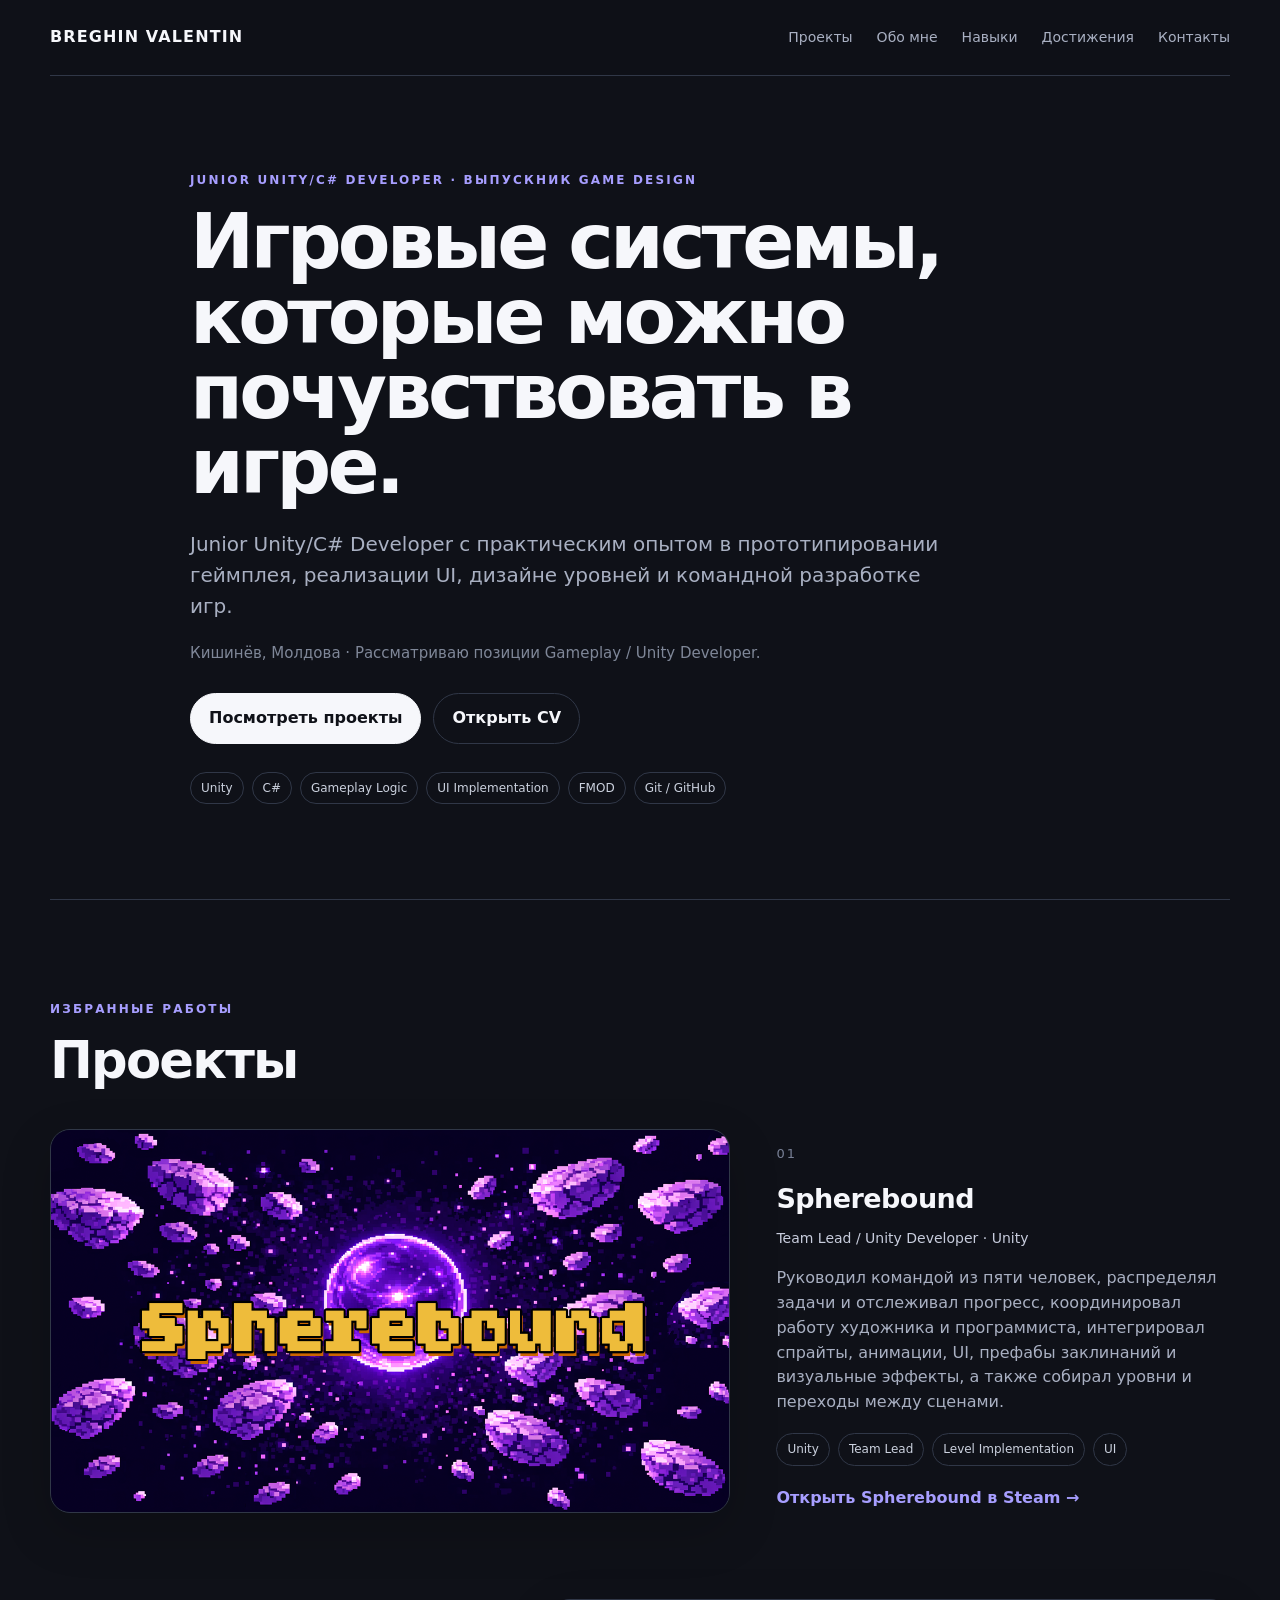
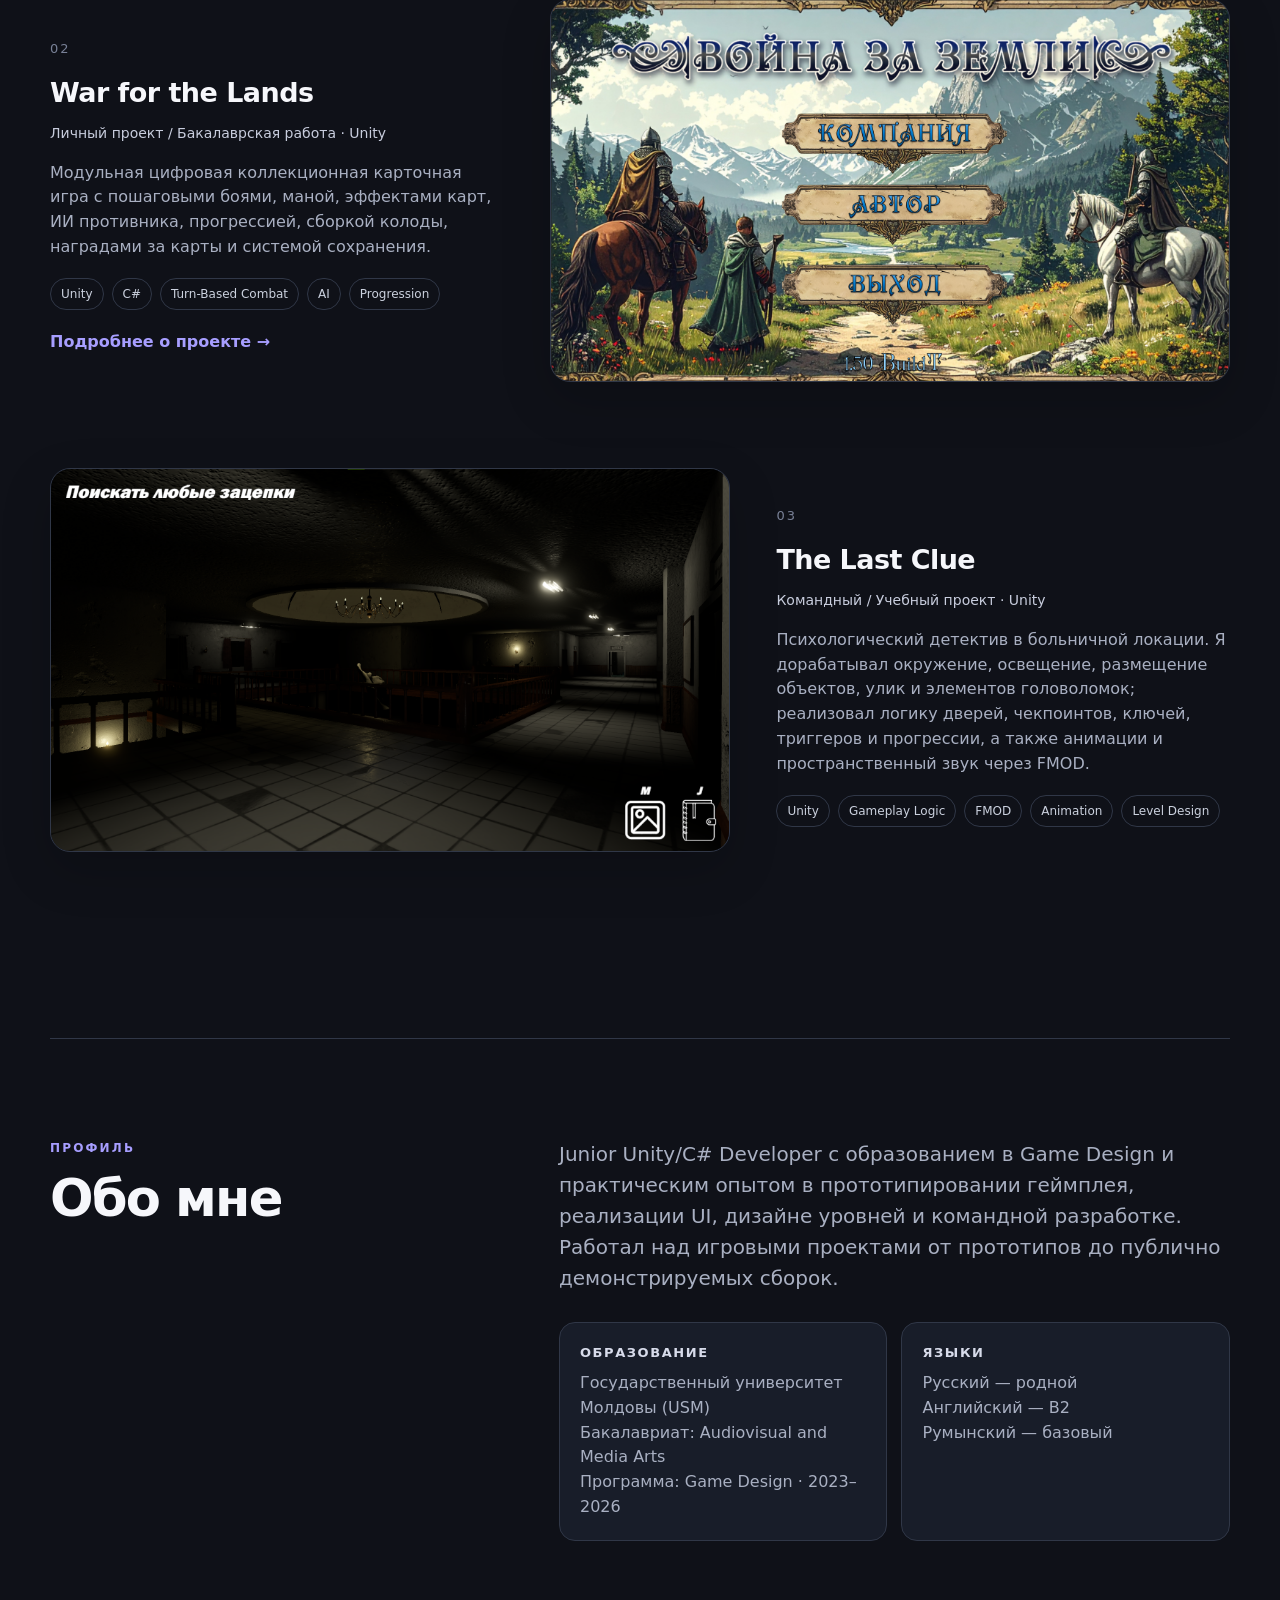
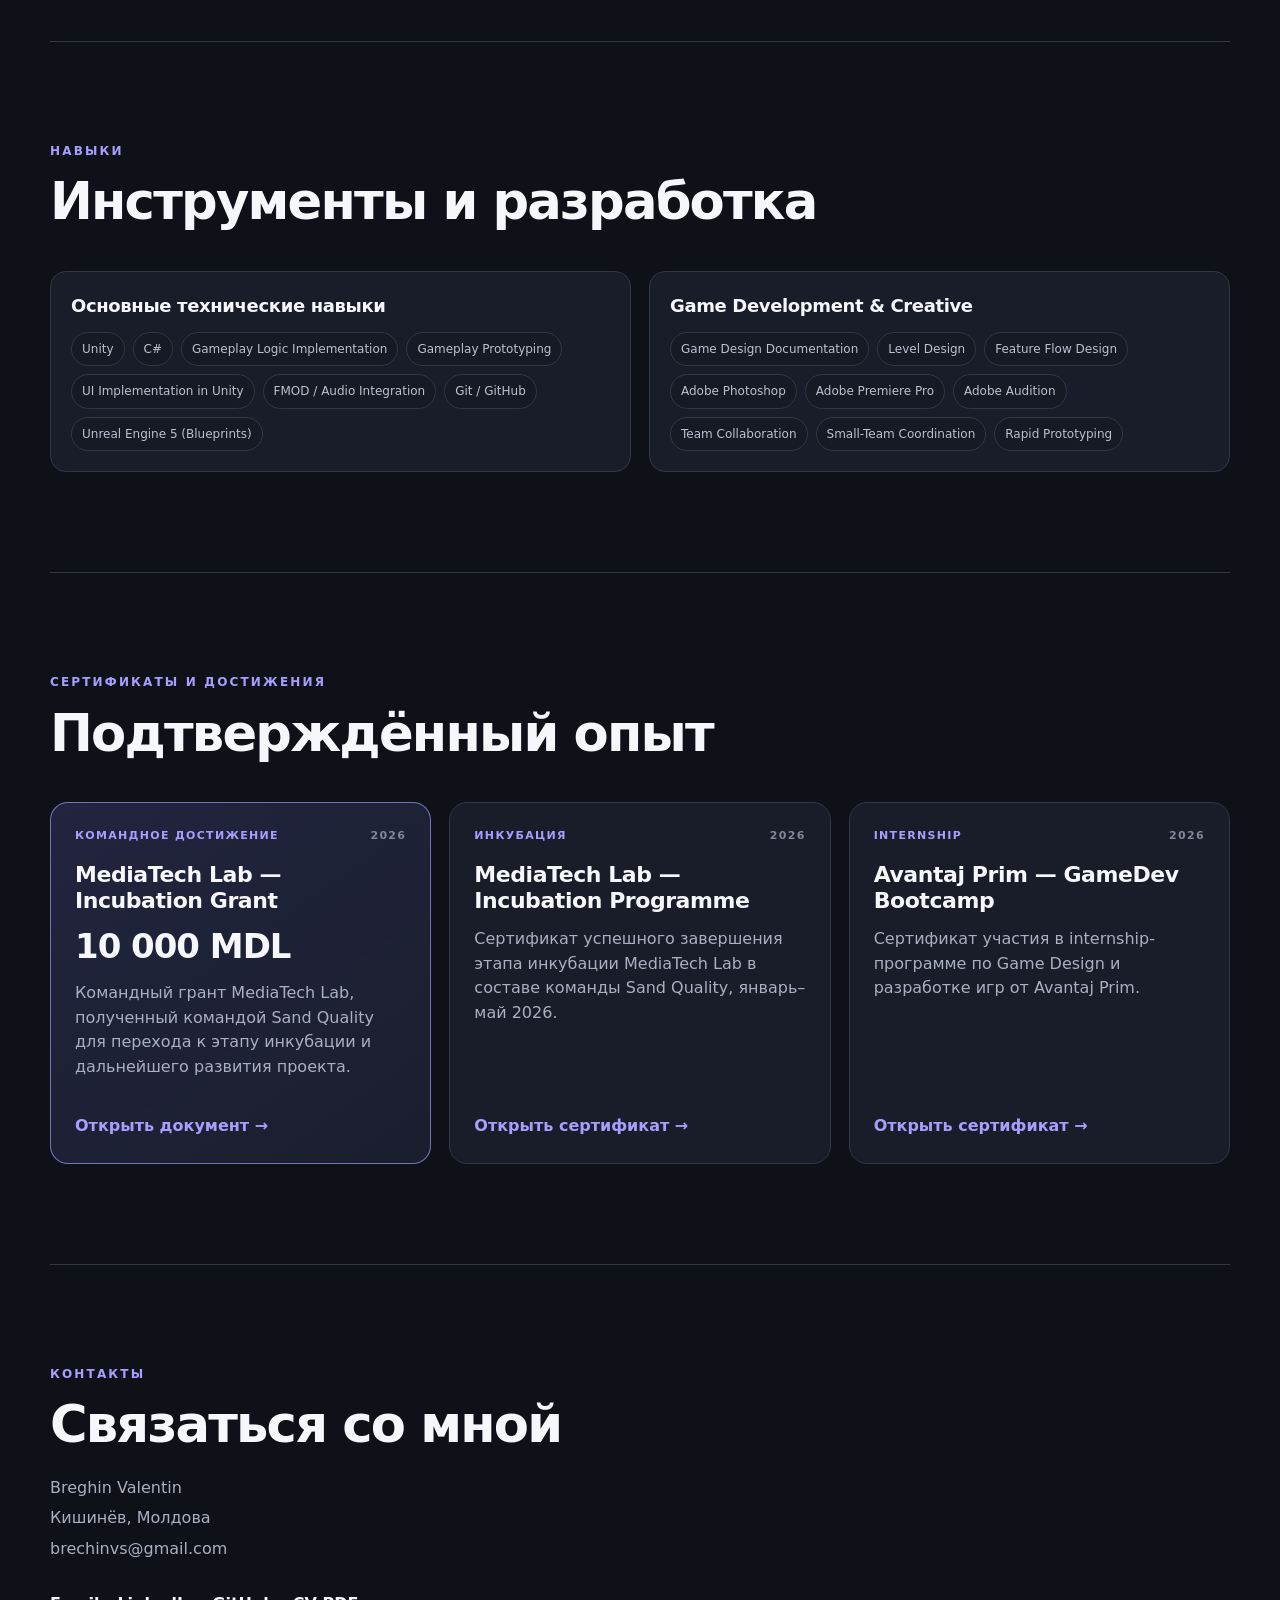
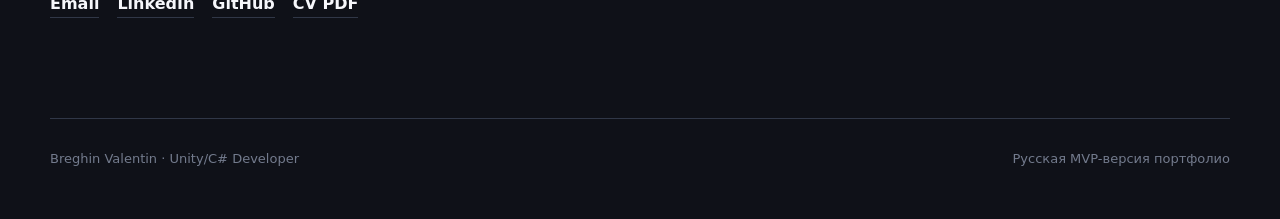
==== index.html @ 3073bb0c "Initial portfolio website" ====
<!doctype html>
<html lang="ru">
<head>
<meta charset="utf-8">
<meta name="viewport" content="width=device-width,initial-scale=1">
<title>Breghin Valentin — Junior Unity/C# Developer</title>
<meta name="description" content="Портфолио Breghin Valentin — Junior Unity/C# Developer и выпускника Game Design.">
<link rel="stylesheet" href="styles.css">
</head>
<body>

<header class="topbar">
<a class="logo" href="index.html">BREGHIN VALENTIN</a>
<nav>
<a href="#projects">Проекты</a>
<a href="#about">Обо мне</a>
<a href="#skills">Навыки</a>
<a href="#achievements">Достижения</a>
<a href="#contact">Контакты</a>
</nav>
</header>

<main>

<section class="hero hero-text-only">
<div class="hero-centered">
<p class="eyebrow">JUNIOR UNITY/C# DEVELOPER · ВЫПУСКНИК GAME DESIGN</p>
<h1>Игровые системы, которые можно почувствовать в игре.</h1>
<p class="lead">
Junior Unity/C# Developer с практическим опытом в прототипировании геймплея,
реализации UI, дизайне уровней и командной разработке игр.
</p>
<p class="hero-note">
Кишинёв, Молдова · Рассматриваю позиции Gameplay / Unity Developer.
</p>
<div class="actions">
<a class="button primary" href="#projects">Посмотреть проекты</a>
<a class="button" href="cv.pdf" target="_blank">Открыть CV</a>
</div>
<div class="chips">
<span>Unity</span>
<span>C#</span>
<span>Gameplay Logic</span>
<span>UI Implementation</span>
<span>FMOD</span>
<span>Git / GitHub</span>
</div>
</div>
</section>

<section id="projects" class="section">
<div class="section-heading">
<p class="eyebrow">ИЗБРАННЫЕ РАБОТЫ</p>
<h2>Проекты</h2>
</div>

<article class="project-card">
<div class="project-media media">
<img src="media/spherebound.png" alt="Spherebound">
</div>
<div class="project-copy">
<p class="index">01</p>
<h3>Spherebound</h3>
<span class="role">Team Lead / Unity Developer · Unity</span>
<p>
Руководил командой из пяти человек, распределял задачи и отслеживал прогресс,
координировал работу художника и программиста, интегрировал спрайты, анимации,
UI, префабы заклинаний и визуальные эффекты, а также собирал уровни и переходы между сценами.
</p>
<div class="chips">
<span>Unity</span>
<span>Team Lead</span>
<span>Level Implementation</span>
<span>UI</span>
</div>
<a class="text-link" href="https://store.steampowered.com/app/4751490/Spherebound/" target="_blank" rel="noopener noreferrer">Открыть Spherebound в Steam →</a>
</div>
</article>

<article class="project-card reverse">
<a href="war-for-the-lands.html" class="project-media media">
<img src="media/wfl_card.png" alt="War for the Lands">
</a>
<div class="project-copy">
<p class="index">02</p>
<h3>War for the Lands</h3>
<span class="role">Личный проект / Бакалаврская работа · Unity</span>
<p>
Модульная цифровая коллекционная карточная игра с пошаговыми боями,
маной, эффектами карт, ИИ противника, прогрессией, сборкой колоды,
наградами за карты и системой сохранения.
</p>
<div class="chips">
<span>Unity</span>
<span>C#</span>
<span>Turn-Based Combat</span>
<span>AI</span>
<span>Progression</span>
</div>
<a class="text-link" href="war-for-the-lands.html">Подробнее о проекте →</a>
</div>
</article>

<article class="project-card">
<div class="project-media media">
<img src="media/the_last_clue.png" alt="The Last Clue">
</div>
<div class="project-copy">
<p class="index">03</p>
<h3>The Last Clue</h3>
<span class="role">Командный / Учебный проект · Unity</span>
<p>
Психологический детектив в больничной локации. Я дорабатывал окружение,
освещение, размещение объектов, улик и элементов головоломок; реализовал
логику дверей, чекпоинтов, ключей, триггеров и прогрессии, а также анимации
и пространственный звук через FMOD.
</p>
<div class="chips">
<span>Unity</span>
<span>Gameplay Logic</span>
<span>FMOD</span>
<span>Animation</span>
<span>Level Design</span>
</div>
</div>
</article>
</section>

<section id="about" class="section split">
<div>
<p class="eyebrow">ПРОФИЛЬ</p>
<h2>Обо мне</h2>
</div>
<div class="about-copy">
<p>
Junior Unity/C# Developer с образованием в Game Design и практическим опытом
в прототипировании геймплея, реализации UI, дизайне уровней и командной разработке.
Работал над игровыми проектами от прототипов до публично демонстрируемых сборок.
</p>

<div class="info-grid">
<div class="info-card">
<strong>Образование</strong>
<span>
Государственный университет Молдовы (USM)<br>
Бакалавриат: Audiovisual and Media Arts<br>
Программа: Game Design · 2023–2026
</span>
</div>

<div class="info-card">
<strong>Языки</strong>
<span>
Русский — родной<br>
Английский — B2<br>
Румынский — базовый
</span>
</div>
</div>
</div>
</section>

<section id="skills" class="section">
<div class="section-heading">
<p class="eyebrow">НАВЫКИ</p>
<h2>Инструменты и разработка</h2>
</div>

<div class="skills-columns">
<div class="skills-box">
<h3>Основные технические навыки</h3>
<div class="skill-list">
<span>Unity</span>
<span>C#</span>
<span>Gameplay Logic Implementation</span>
<span>Gameplay Prototyping</span>
<span>UI Implementation in Unity</span>
<span>FMOD / Audio Integration</span>
<span>Git / GitHub</span>
<span>Unreal Engine 5 (Blueprints)</span>
</div>
</div>

<div class="skills-box">
<h3>Game Development & Creative</h3>
<div class="skill-list">
<span>Game Design Documentation</span>
<span>Level Design</span>
<span>Feature Flow Design</span>
<span>Adobe Photoshop</span>
<span>Adobe Premiere Pro</span>
<span>Adobe Audition</span>
<span>Team Collaboration</span>
<span>Small-Team Coordination</span>
<span>Rapid Prototyping</span>
</div>
</div>
</div>
</section>


<section id="achievements" class="section">
  <div class="section-heading">
    <p class="eyebrow">СЕРТИФИКАТЫ И ДОСТИЖЕНИЯ</p>
    <h2>Подтверждённый опыт</h2>
  </div>

  <div class="achievement-grid">
    <article class="achievement-card featured-achievement">
      <div class="achievement-topline">
        <span class="achievement-type">КОМАНДНОЕ ДОСТИЖЕНИЕ</span>
        <span class="achievement-year">2026</span>
      </div>
      <h3>MediaTech Lab — Incubation Grant</h3>
      <p class="achievement-highlight">10 000 MDL</p>
      <p>
        Командный грант MediaTech Lab, полученный командой Sand Quality
        для перехода к этапу инкубации и дальнейшего развития проекта.
      </p>
      <a class="text-link" href="documents/mediatech-incubation-grant.pdf" target="_blank" rel="noopener noreferrer">
        Открыть документ →
      </a>
    </article>

    <article class="achievement-card">
      <div class="achievement-topline">
        <span class="achievement-type">ИНКУБАЦИЯ</span>
        <span class="achievement-year">2026</span>
      </div>
      <h3>MediaTech Lab — Incubation Programme</h3>
      <p>
        Сертификат успешного завершения этапа инкубации MediaTech Lab
        в составе команды Sand Quality, январь–май 2026.
      </p>
      <a class="text-link" href="documents/mediatech-incubation-certificate.pdf" target="_blank" rel="noopener noreferrer">
        Открыть сертификат →
      </a>
    </article>

    <article class="achievement-card">
      <div class="achievement-topline">
        <span class="achievement-type">INTERNSHIP</span>
        <span class="achievement-year">2026</span>
      </div>
      <h3>Avantaj Prim — GameDev Bootcamp</h3>
      <p>
        Сертификат участия в internship-программе по Game Design
        и разработке игр от Avantaj Prim.
      </p>
      <a class="text-link" href="documents/avantaj-prim-gamedev-bootcamp.pdf" target="_blank" rel="noopener noreferrer">
        Открыть сертификат →
      </a>
    </article>
  </div>
</section>


<section id="contact" class="section">
<p class="eyebrow">КОНТАКТЫ</p>
<h2>Связаться со мной</h2>
<div class="contact-meta">
<span>Breghin Valentin</span>
<span>Кишинёв, Молдова</span>
<span>brechinvs@gmail.com</span>
</div>
<div class="contact-links">
<a href="mailto:brechinvs@gmail.com">Email</a>
<a href="https://www.linkedin.com/in/valentin-breghin-a3abb4410/" target="_blank" rel="noopener noreferrer">LinkedIn</a>
<a href="https://github.com/GATAKOLA" target="_blank" rel="noopener noreferrer">GitHub</a>
<a href="cv.pdf" target="_blank">CV PDF</a>
</div>
</section>

</main>

<footer>
<span>Breghin Valentin · Unity/C# Developer</span>
<span>Русская MVP-версия портфолио</span>
</footer>

</body>
</html>
---- styles.css ----
:root{
  --bg:#0f1118;--surface:#181d29;--surface2:#202634;--text:#f6f7fb;
  --muted:#a9b0c2;--line:#303747;--accent:#7768ff;--accent2:#a79eff;--max:1180px
}
*{box-sizing:border-box}
html{scroll-behavior:smooth}
body{margin:0;background:var(--bg);color:var(--text);font-family:Inter,ui-sans-serif,system-ui,-apple-system,BlinkMacSystemFont,"Segoe UI",sans-serif;line-height:1.55}
a{color:inherit;text-decoration:none}
img,video{display:block;width:100%}
.topbar{width:min(calc(100% - 40px),var(--max));margin:auto;height:76px;display:flex;align-items:center;justify-content:space-between;border-bottom:1px solid var(--line);position:sticky;top:0;z-index:10;background:rgba(15,17,24,.93);backdrop-filter:blur(12px)}
.logo{font-weight:900;letter-spacing:.07em}
nav{display:flex;gap:24px;color:var(--muted);font-size:14px}
nav a:hover,.text-link:hover,.contact-links a:hover{color:var(--accent2)}
main{width:min(calc(100% - 40px),var(--max));margin:auto}
.hero{min-height:650px;display:grid;grid-template-columns:1.02fr .98fr;align-items:center;gap:56px;padding:74px 0}
.eyebrow{font-size:12px;font-weight:850;letter-spacing:.18em;color:var(--accent2);margin:0 0 14px}
h1{font-size:clamp(48px,6vw,82px);line-height:.98;letter-spacing:-.05em;margin:0 0 24px}
h2{font-size:clamp(34px,4vw,56px);line-height:1.06;letter-spacing:-.035em;margin:0}
h3{font-size:27px;letter-spacing:-.02em;margin:12px 0}
p{color:var(--muted)}
.lead{font-size:20px;max-width:760px}
.hero-note{font-size:15px;color:#7f8798;margin-top:14px}
.actions{display:flex;gap:12px;margin:28px 0}
.button{display:inline-flex;padding:12px 18px;border:1px solid var(--line);border-radius:999px;font-weight:750}
.button.primary{background:var(--text);color:var(--bg);border-color:var(--text)}
.chips{display:flex;flex-wrap:wrap;gap:8px;margin-top:18px}
.chips span{border:1px solid var(--line);padding:6px 10px;border-radius:999px;font-size:12px;color:#cbd1de}
.media{overflow:hidden;border:1px solid var(--line);border-radius:20px;background:var(--surface);box-shadow:0 18px 50px rgba(0,0,0,.18)}
.media img,.media video{aspect-ratio:16/9;object-fit:cover}
.hero-media video{min-height:390px;object-fit:cover}
.section{padding:100px 0;border-top:1px solid var(--line)}
.section-heading{margin-bottom:42px}
.project-card{display:grid;grid-template-columns:1.2fr .8fr;gap:46px;align-items:center;margin-bottom:86px}
.project-card.reverse{grid-template-columns:.8fr 1.2fr}
.project-card.reverse .project-media{order:2}
.project-copy p{max-width:560px}
.index{font-size:13px;letter-spacing:.16em;color:#788096}
.role{display:block;color:#c8cddd;font-size:14px;margin:-3px 0 13px}
.text-link{display:inline-block;margin-top:20px;font-weight:800;color:var(--accent2)}
.split{display:grid;grid-template-columns:.78fr 1.22fr;gap:80px}
.about-copy>p{font-size:20px;max-width:780px;margin-top:0}
.info-grid{display:grid;grid-template-columns:repeat(2,1fr);gap:14px;margin-top:28px}
.info-card,.skills-box{background:var(--surface);border:1px solid var(--line);border-radius:16px;padding:20px}
.info-card strong{display:block;font-size:13px;text-transform:uppercase;letter-spacing:.12em;color:#d7dbea;margin-bottom:8px}
.info-card span{color:var(--muted)}
.skills-columns{display:grid;grid-template-columns:repeat(2,1fr);gap:18px;margin-top:32px}
.skills-box h3{font-size:18px;margin:0 0 12px}
.skill-list{display:flex;flex-wrap:wrap;gap:8px}
.skill-list span{background:#151a24;border:1px solid var(--line);border-radius:999px;color:#bac1d1;padding:7px 10px;font-size:12px}
.contact-links{display:flex;flex-wrap:wrap;gap:18px;margin-top:30px}
.contact-links a{font-weight:700;border-bottom:1px solid var(--line)}
.contact-meta{display:grid;gap:6px;margin-top:24px;color:var(--muted)}
footer{width:min(calc(100% - 40px),var(--max));margin:auto;border-top:1px solid var(--line);padding:30px 0 50px;color:#737b8d;display:flex;justify-content:space-between;gap:20px;font-size:13px}

/* case study */
.project-hero{padding:88px 0 100px}
.project-hero h1{max-width:900px}
.meta-grid{display:grid;grid-template-columns:repeat(4,1fr);gap:12px;margin:42px 0}
.meta-grid div{background:var(--surface);border:1px solid var(--line);border-radius:14px;padding:18px}
.meta-grid span{display:block;color:#7f8798;font-size:12px;text-transform:uppercase;letter-spacing:.12em;margin-bottom:7px}
.case-hero video{aspect-ratio:16/9;object-fit:cover}
.feature-grid{display:grid;grid-template-columns:repeat(2,1fr);gap:30px}
.feature .media{margin-bottom:18px}
.feature p{margin-top:0}
.gallery-grid{display:grid;grid-template-columns:repeat(2,1fr);gap:18px}
.caption{font-size:13px;color:#747c8d;margin-top:8px}
.note-box{background:var(--surface);border:1px solid var(--line);border-radius:16px;padding:24px;margin-top:28px}
.note-box p{margin:0}

@media(max-width:850px){
  .topbar nav{display:none}
  .hero,.project-card,.project-card.reverse,.split{grid-template-columns:1fr;gap:34px}
  .project-card.reverse .project-media{order:0}
  .hero{min-height:auto;padding:60px 0}
  .hero-media video{min-height:0}
  .meta-grid{grid-template-columns:1fr 1fr}
  .info-grid,.skills-columns{grid-template-columns:1fr}
}
@media(max-width:560px){
  main,.topbar,footer{width:min(calc(100% - 24px),var(--max))}
  .section{padding:70px 0}
  h1{font-size:44px}
  .feature-grid,.gallery-grid,.meta-grid{grid-template-columns:1fr}
  .actions{flex-direction:column;align-items:flex-start}
  footer{flex-direction:column}
}


/* Text-only homepage hero */
.hero-text-only{
  min-height:560px;
  display:flex;
  align-items:center;
  justify-content:center;
  padding:95px 0;
}
.hero-centered{
  width:min(900px,100%);
}
.hero-centered h1{
  max-width:880px;
}
.hero-centered .lead{
  max-width:760px;
}
.hero-centered .chips{
  max-width:760px;
}
@media(max-width:850px){
  .hero-text-only{
    min-height:auto;
    padding:70px 0;
  }
}


/* Technical summary */
.tech-summary{
  margin-top:46px;
  padding-top:42px;
  border-top:1px solid var(--line);
}
.tech-summary h2{
  font-size:clamp(28px,3vw,42px);
  margin-bottom:26px;
}
.tech-grid{
  display:grid;
  grid-template-columns:repeat(2,1fr);
  gap:16px;
}
.tech-card{
  background:var(--surface);
  border:1px solid var(--line);
  border-radius:16px;
  padding:22px;
}
.tech-card strong{
  display:block;
  font-size:17px;
  margin-bottom:8px;
}
.tech-card p{
  margin:0;
}
@media(max-width:700px){
  .tech-grid{grid-template-columns:1fr}
}

.compact-contact{padding-top:72px;padding-bottom:72px}
.project-copy .text-link{margin-top:20px}


/* Certificates & achievements */
.achievement-grid{
  display:grid;
  grid-template-columns:repeat(3,1fr);
  gap:18px;
}
.achievement-card{
  background:var(--surface);
  border:1px solid var(--line);
  border-radius:18px;
  padding:24px;
  display:flex;
  flex-direction:column;
  min-height:300px;
}
.featured-achievement{
  border-color:rgba(167,158,255,.65);
  background:
    linear-gradient(145deg,rgba(119,104,255,.10),rgba(119,104,255,.02)),
    var(--surface);
}
.achievement-topline{
  display:flex;
  align-items:center;
  justify-content:space-between;
  gap:14px;
  margin-bottom:18px;
}
.achievement-type,.achievement-year{
  font-size:11px;
  font-weight:800;
  letter-spacing:.12em;
}
.achievement-type{color:var(--accent2)}
.achievement-year{color:#7f8798}
.achievement-card h3{
  font-size:22px;
  line-height:1.15;
  margin:0 0 14px;
}
.achievement-card p{margin-top:0}
.achievement-card .text-link{
  margin-top:auto;
  padding-top:18px;
}
.achievement-highlight{
  font-size:34px;
  line-height:1;
  font-weight:900;
  letter-spacing:-.03em;
  color:var(--text);
  margin:2px 0 18px !important;
}
@media(max-width:900px){
  .achievement-grid{grid-template-columns:1fr}
  .achievement-card{min-height:0}
}
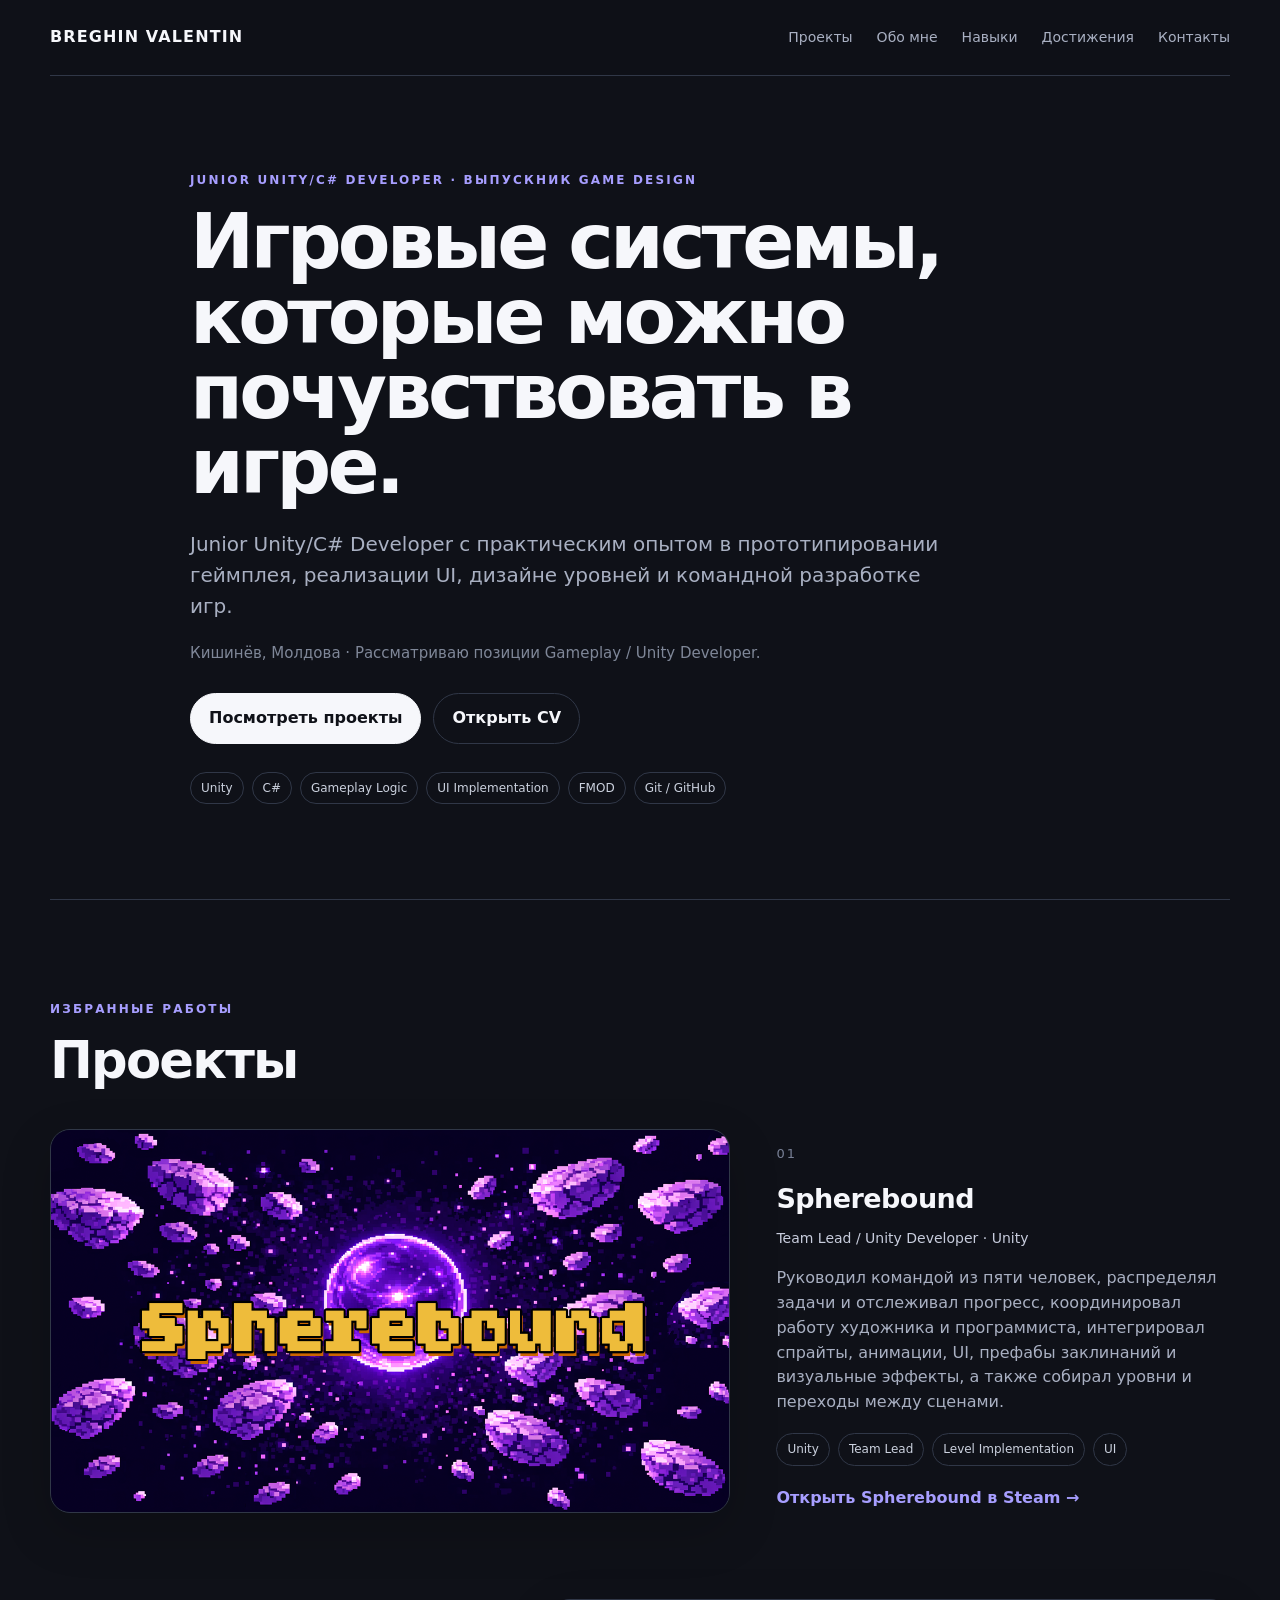
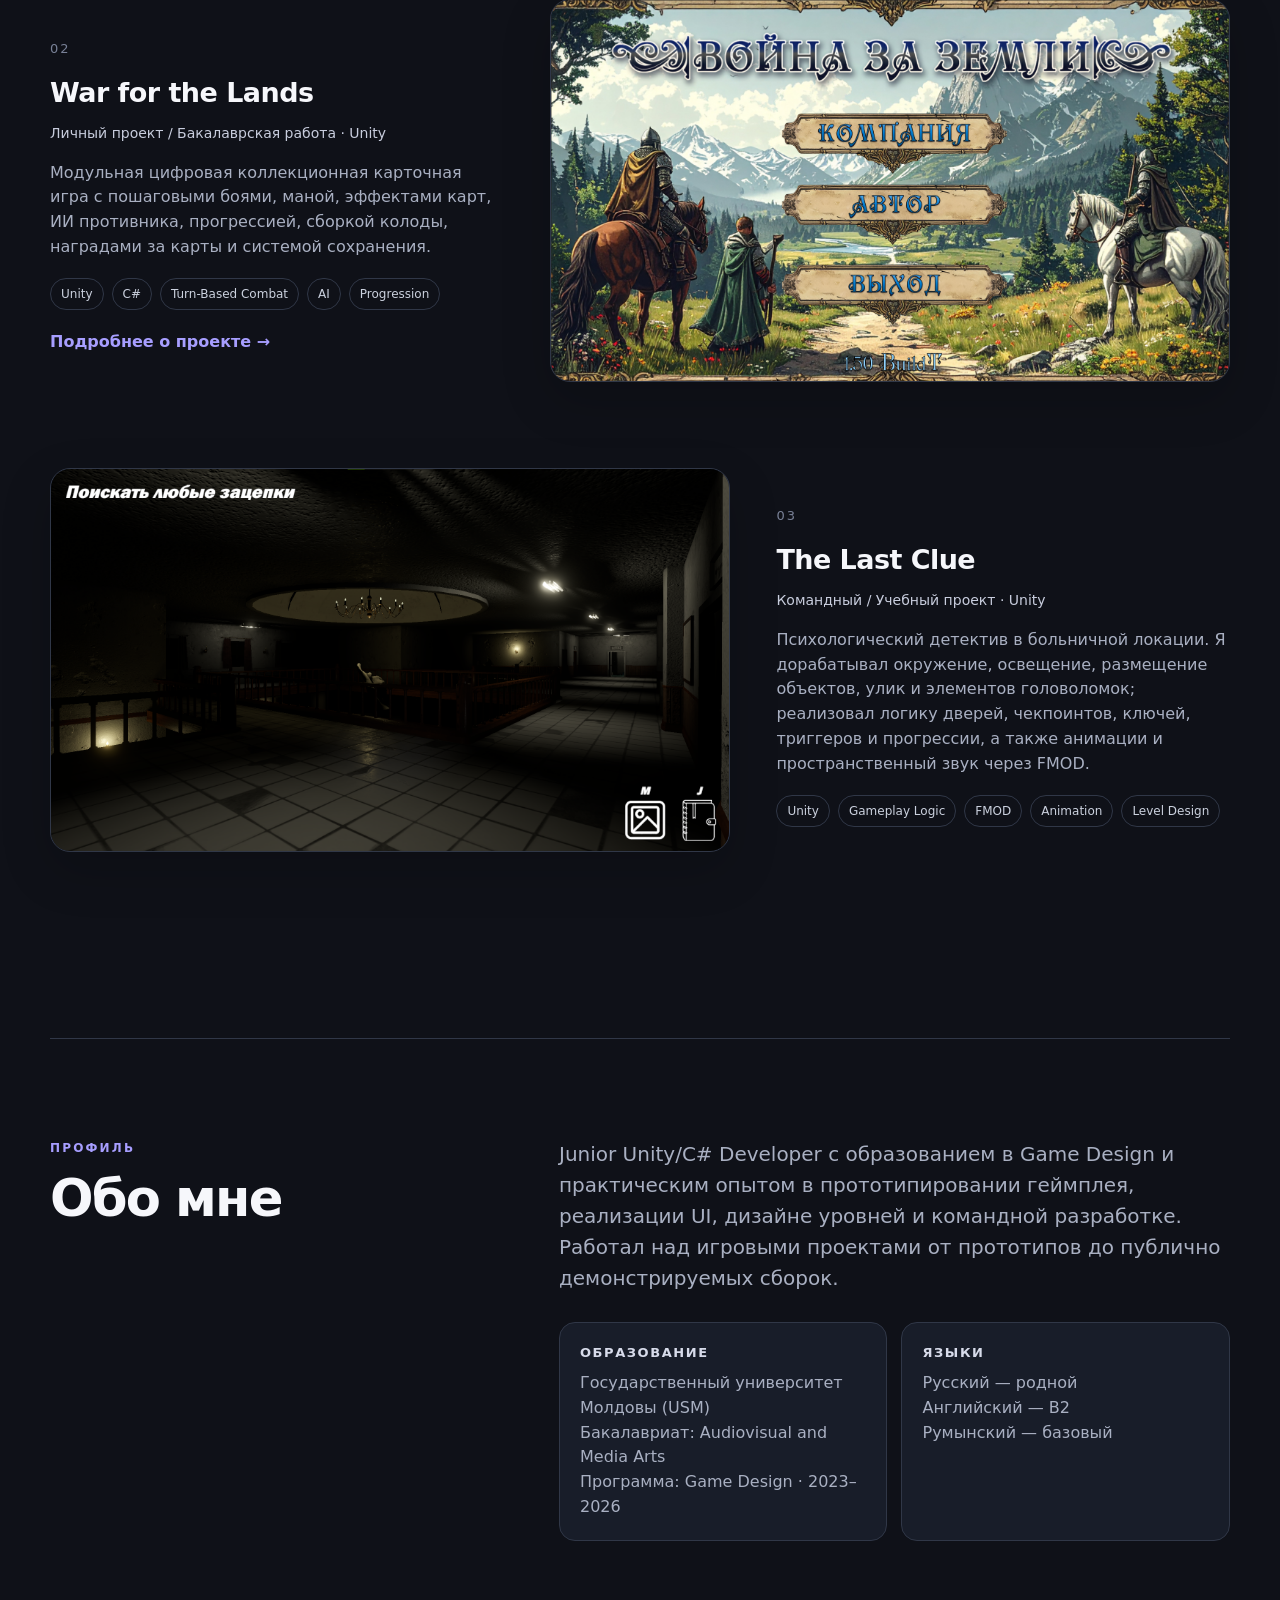
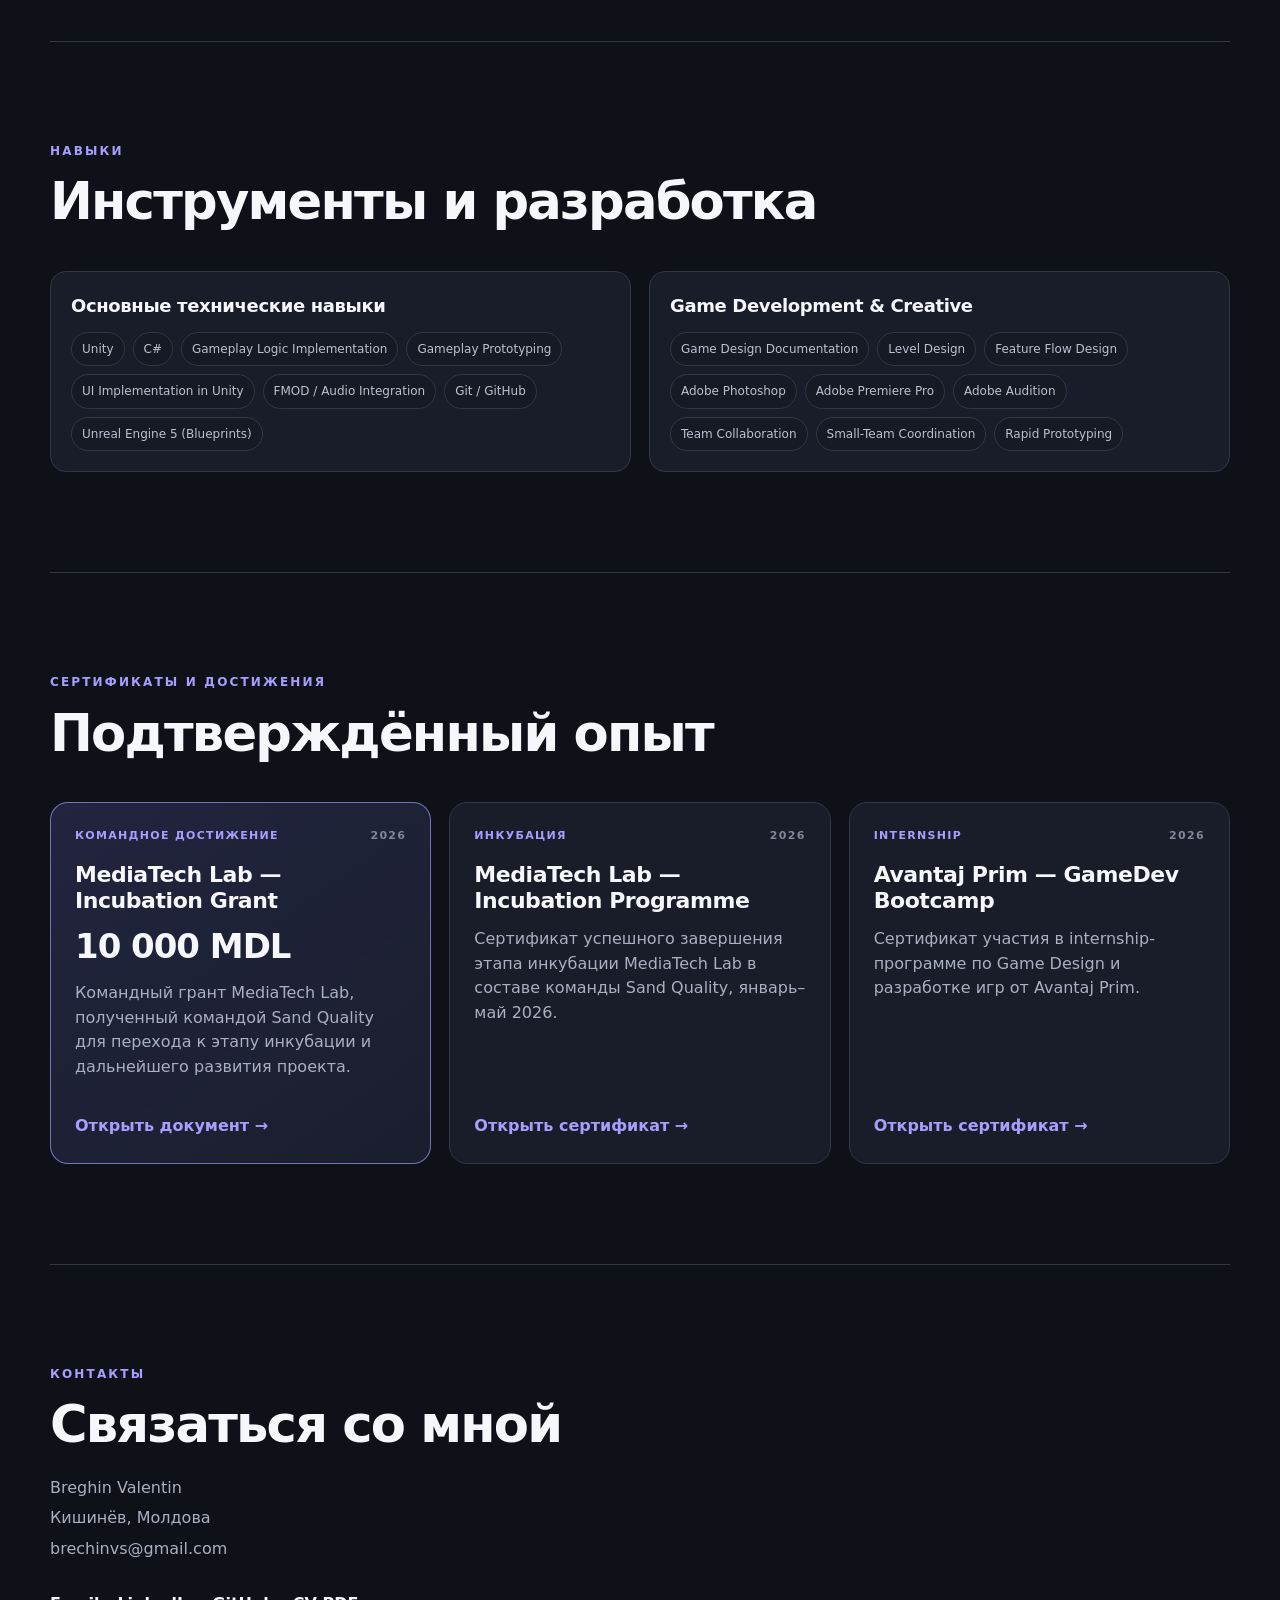
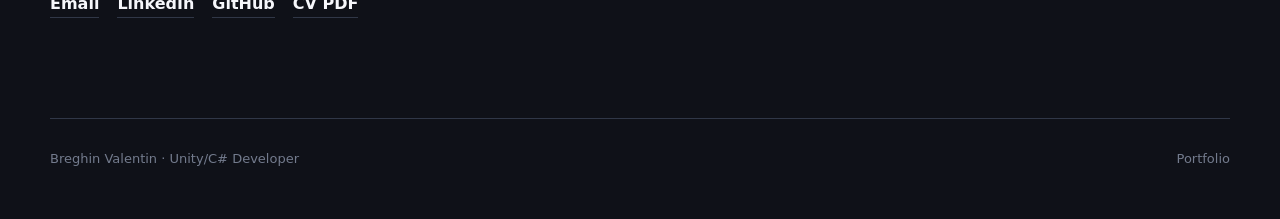
==== commit b15dfbc3: "Polish public portfolio" ====
--- a/index.html
+++ b/index.html
@@ -275,7 +275,7 @@
 
 <footer>
 <span>Breghin Valentin · Unity/C# Developer</span>
-<span>Русская MVP-версия портфолио</span>
+<span>Portfolio</span>
 </footer>
 
 </body>
--- a/styles.css
+++ b/styles.css
@@ -209,3 +209,31 @@
   .achievement-grid{grid-template-columns:1fr}
   .achievement-card{min-height:0}
 }
+
+
+/* Mobile polish */
+@media(max-width:560px){
+  .topbar{height:68px}
+  .hero-text-only{padding:42px 0 54px}
+  .hero-centered h1{
+    font-size:39px;
+    line-height:1.03;
+    margin-bottom:20px;
+  }
+  .hero-centered .eyebrow{margin-bottom:12px}
+  .hero-centered .lead{
+    font-size:18px;
+    line-height:1.55;
+    margin-bottom:14px;
+  }
+  .hero-centered .hero-note{
+    margin-top:10px;
+    margin-bottom:0;
+    line-height:1.45;
+  }
+  .hero-centered .actions{
+    margin:22px 0 18px;
+    gap:10px;
+  }
+  .hero-centered .chips{margin-top:14px}
+}
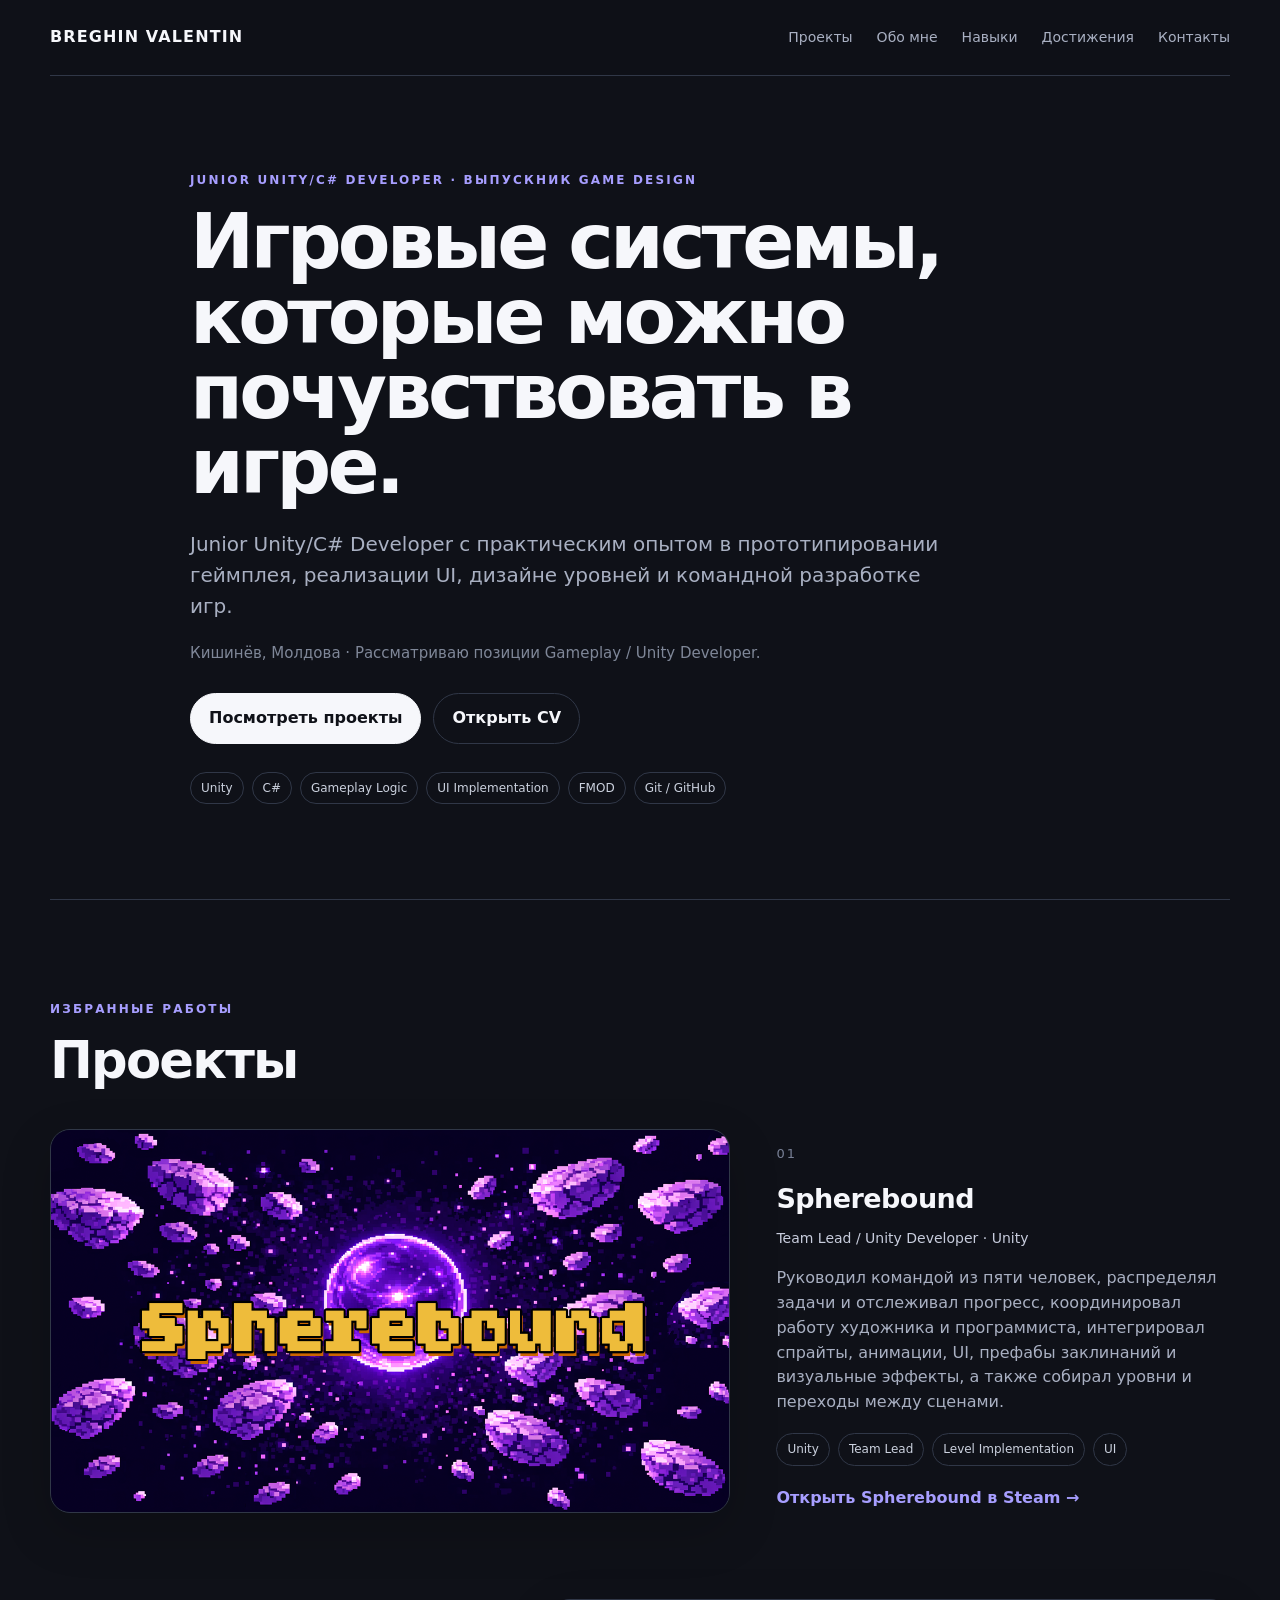
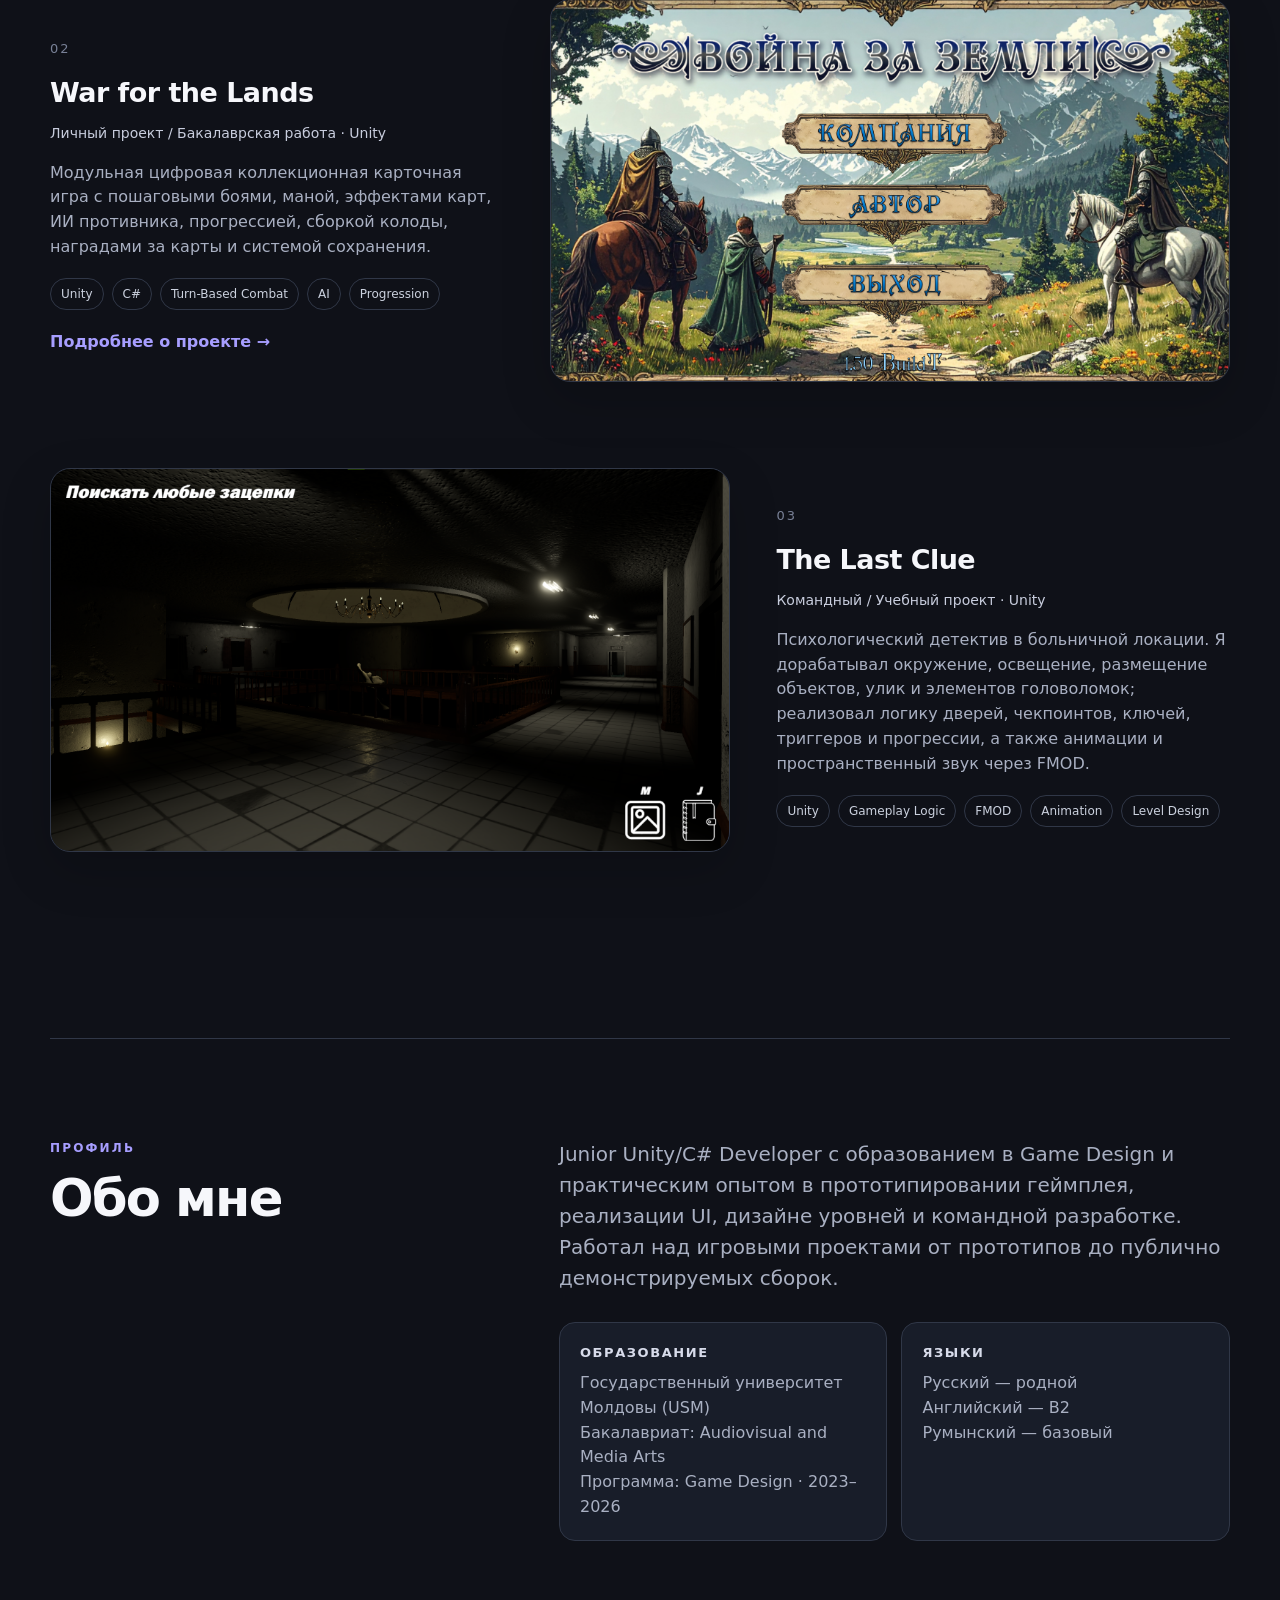
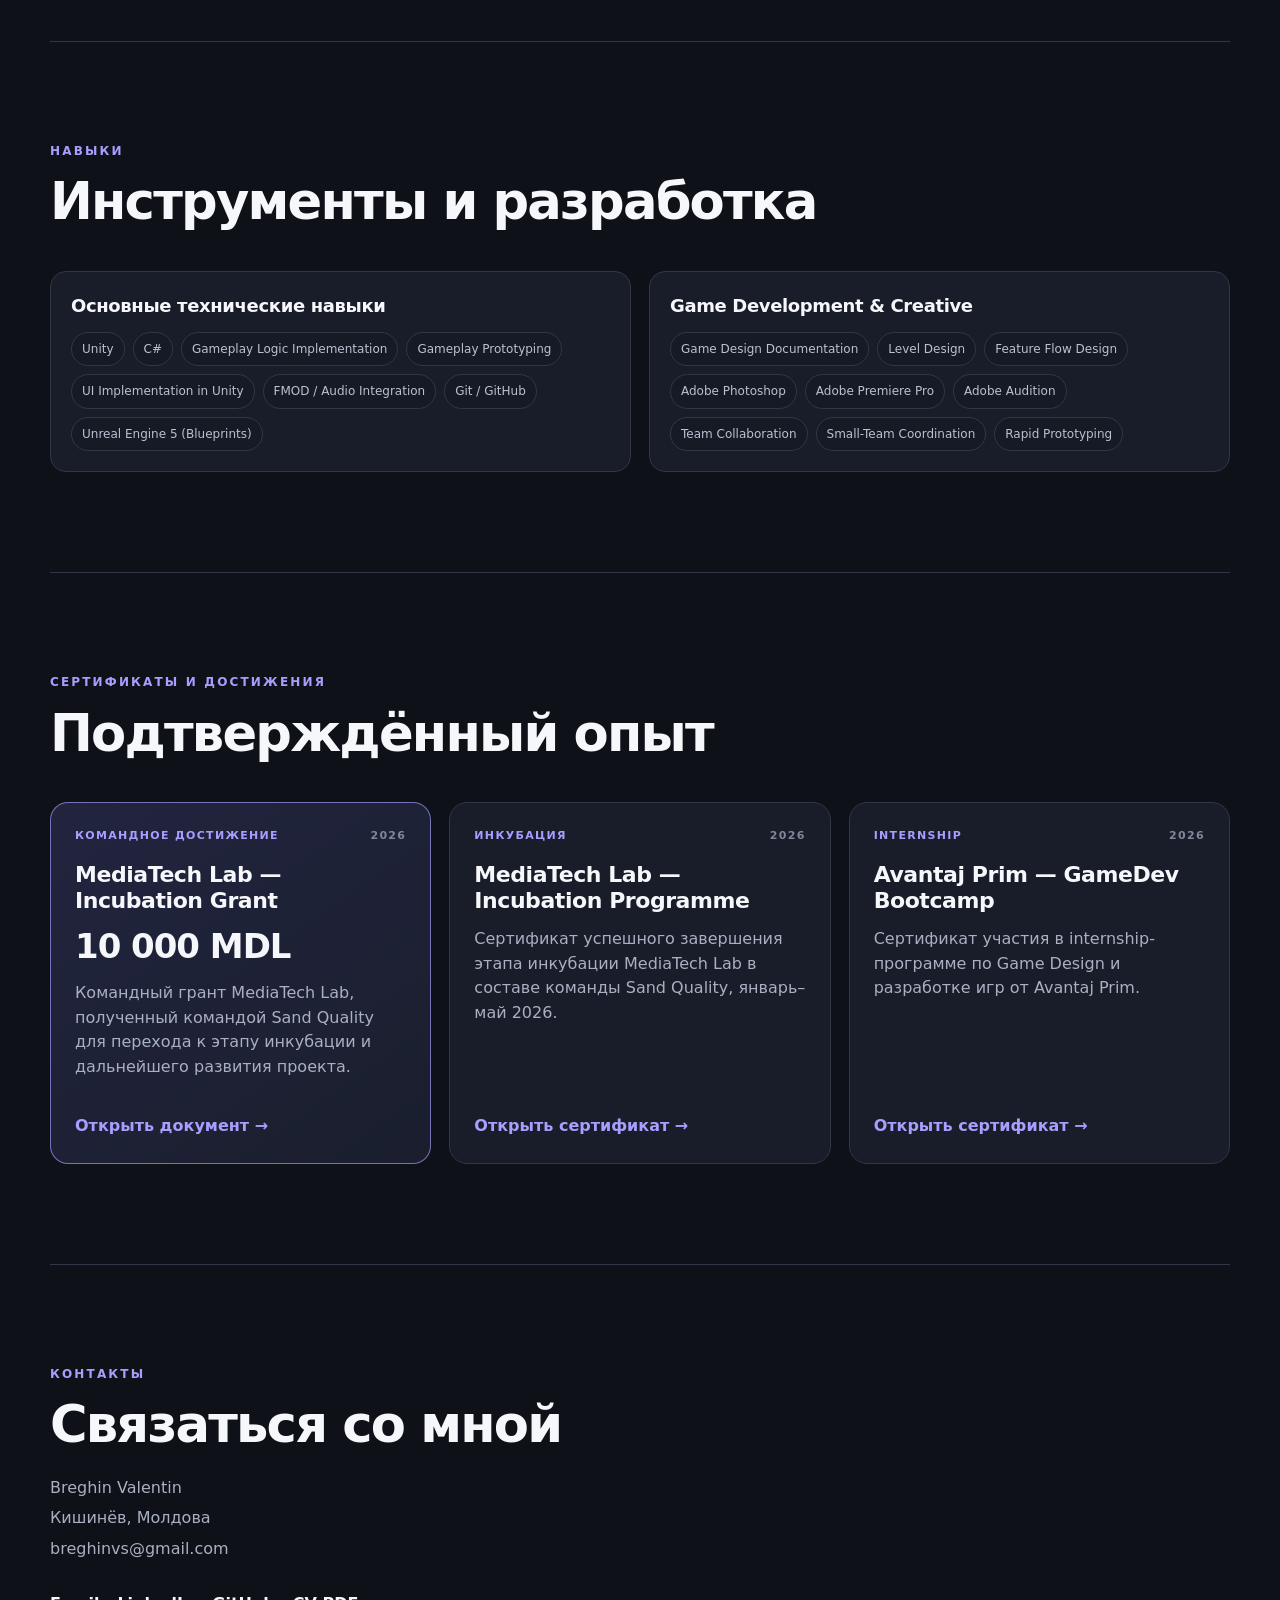
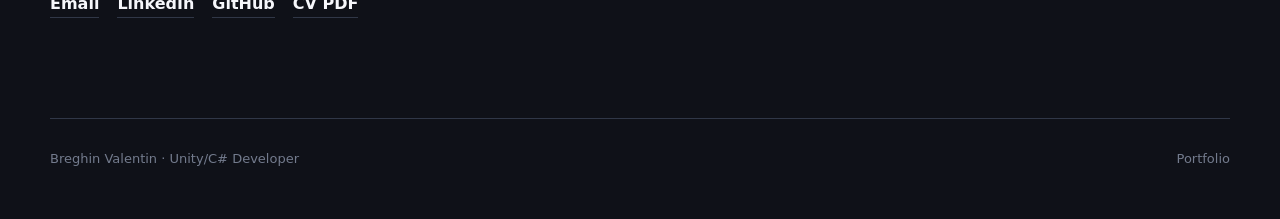
==== commit cd7fbc34: "Polish again public portfolio" ====
--- a/index.html
+++ b/index.html
@@ -261,10 +261,10 @@
 <div class="contact-meta">
 <span>Breghin Valentin</span>
 <span>Кишинёв, Молдова</span>
-<span>brechinvs@gmail.com</span>
+<span>breghinvs@gmail.com</span>
 </div>
 <div class="contact-links">
-<a href="mailto:brechinvs@gmail.com">Email</a>
+<a href="mailto:breghinvs@gmail.com">Email</a>
 <a href="https://www.linkedin.com/in/valentin-breghin-a3abb4410/" target="_blank" rel="noopener noreferrer">LinkedIn</a>
 <a href="https://github.com/GATAKOLA" target="_blank" rel="noopener noreferrer">GitHub</a>
 <a href="cv.pdf" target="_blank">CV PDF</a>
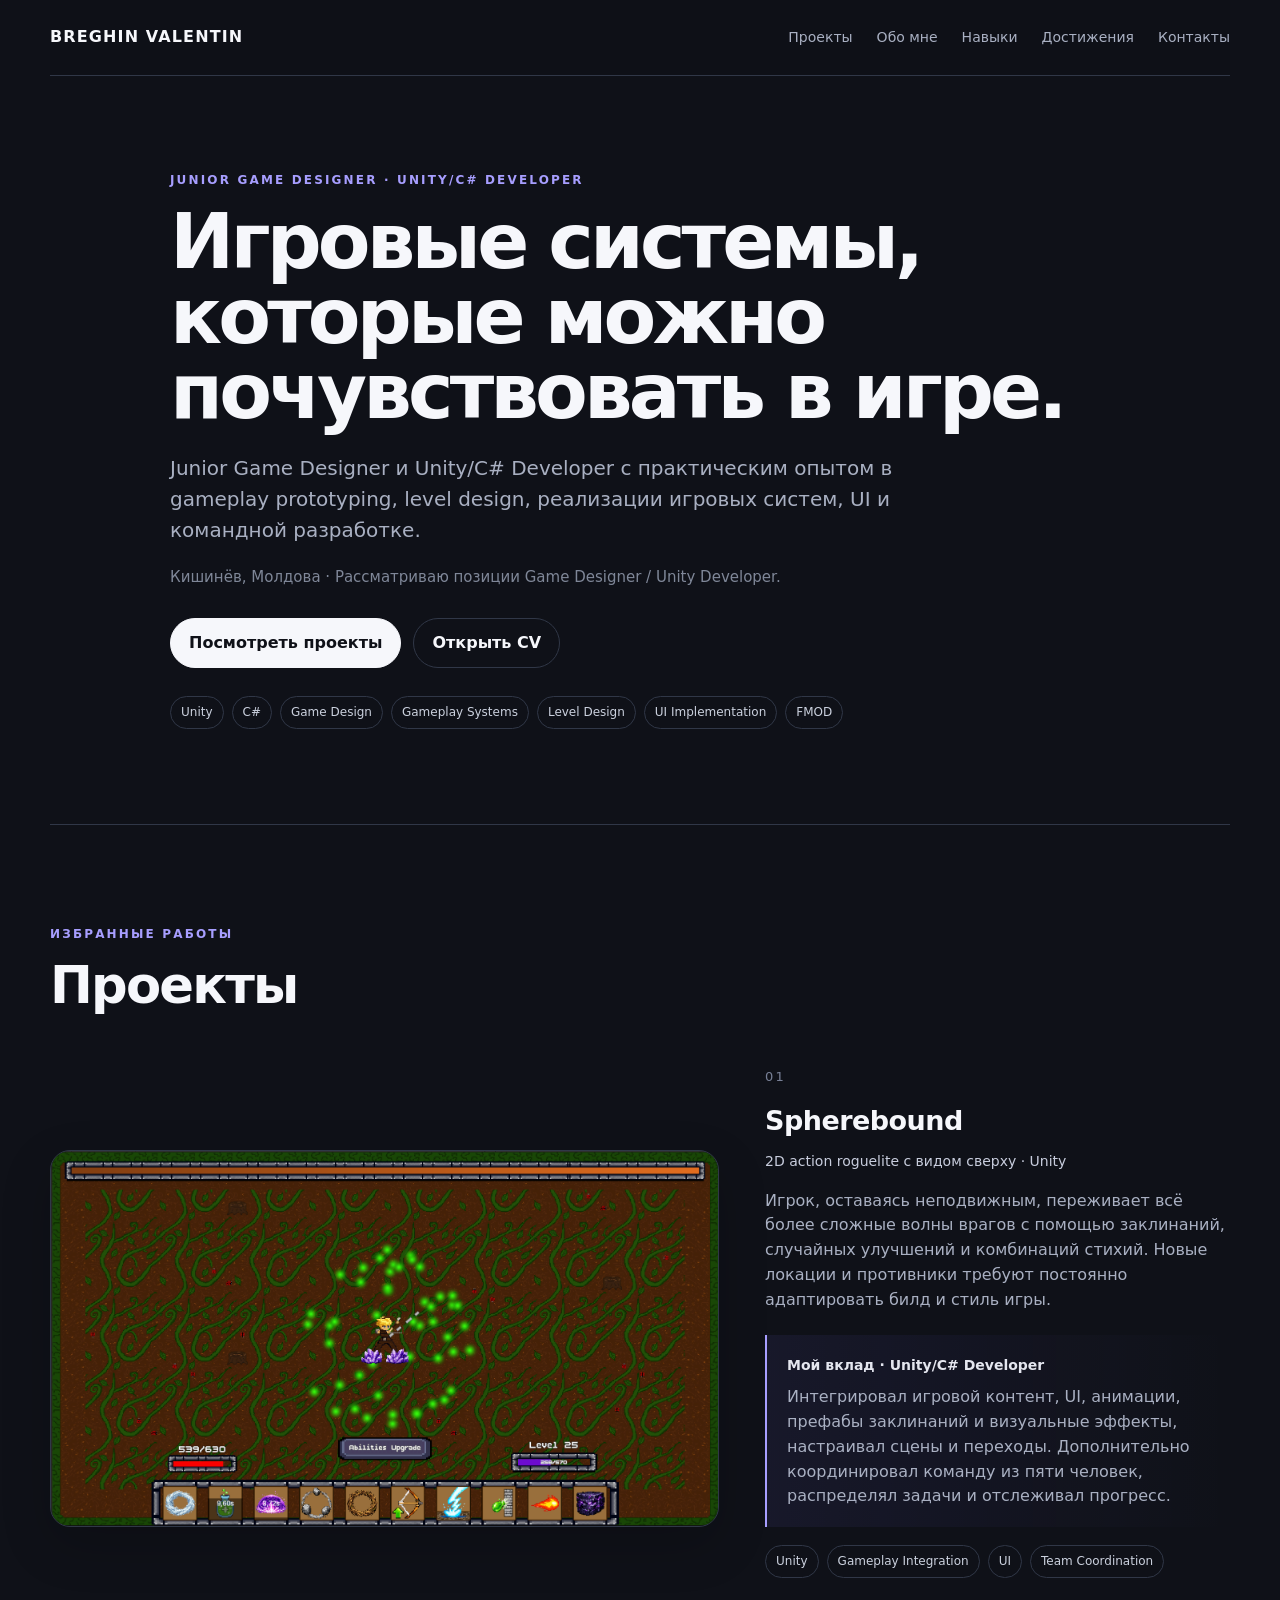
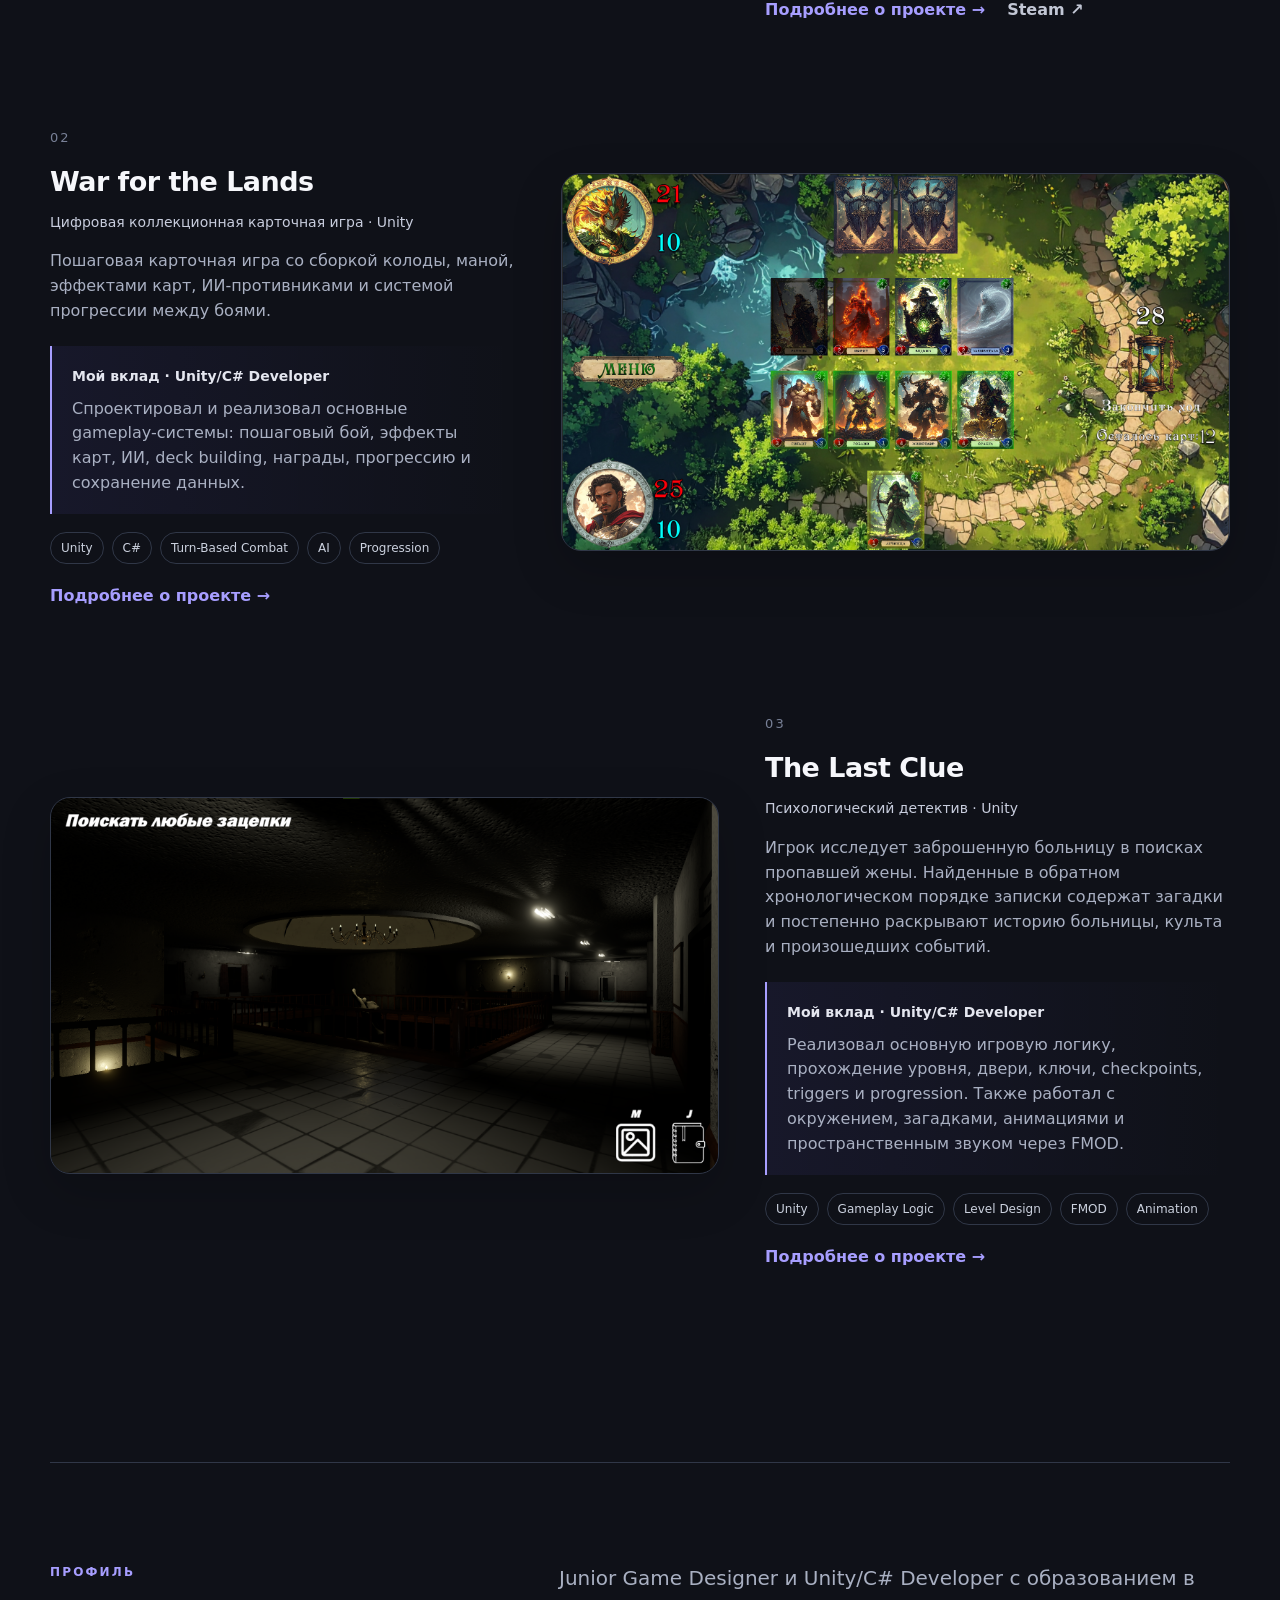
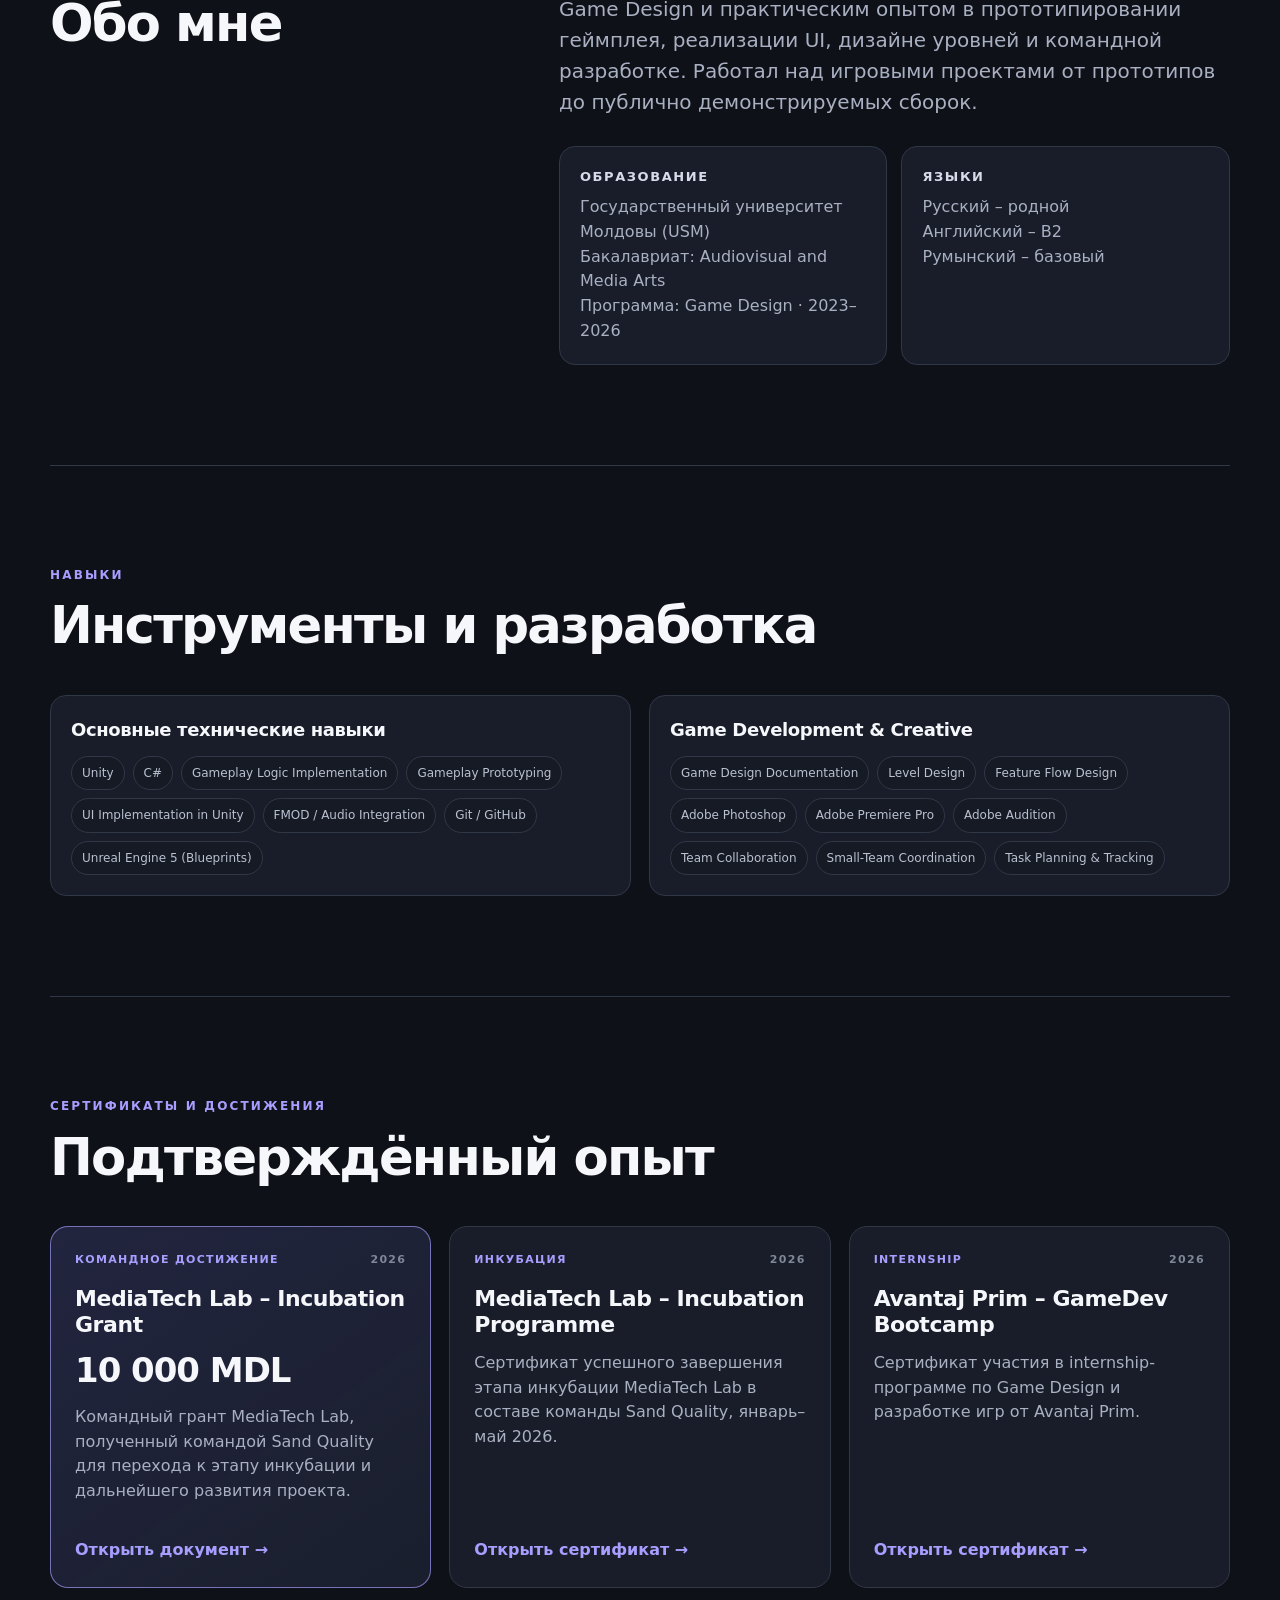
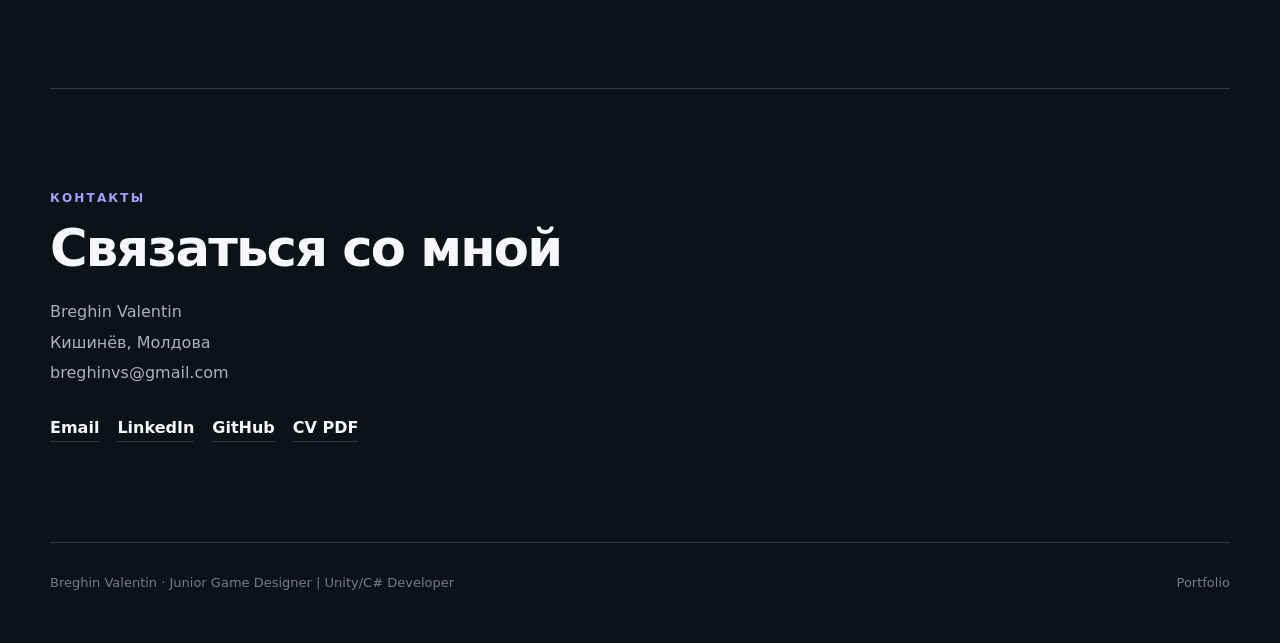
==== commit 464a250f: "Update portfolio with new info and visual. Added gamplay video" ====
--- a/index.html
+++ b/index.html
@@ -1,282 +1,249 @@
 <!doctype html>
 <html lang="ru">
-<head>
-<meta charset="utf-8">
-<meta name="viewport" content="width=device-width,initial-scale=1">
-<title>Breghin Valentin — Junior Unity/C# Developer</title>
-<meta name="description" content="Портфолио Breghin Valentin — Junior Unity/C# Developer и выпускника Game Design.">
-<link rel="stylesheet" href="styles.css">
-</head>
-<body>
-
-<header class="topbar">
-<a class="logo" href="index.html">BREGHIN VALENTIN</a>
-<nav>
-<a href="#projects">Проекты</a>
-<a href="#about">Обо мне</a>
-<a href="#skills">Навыки</a>
-<a href="#achievements">Достижения</a>
-<a href="#contact">Контакты</a>
-</nav>
-</header>
-
-<main>
-
-<section class="hero hero-text-only">
-<div class="hero-centered">
-<p class="eyebrow">JUNIOR UNITY/C# DEVELOPER · ВЫПУСКНИК GAME DESIGN</p>
-<h1>Игровые системы, которые можно почувствовать в игре.</h1>
-<p class="lead">
-Junior Unity/C# Developer с практическим опытом в прототипировании геймплея,
-реализации UI, дизайне уровней и командной разработке игр.
-</p>
-<p class="hero-note">
-Кишинёв, Молдова · Рассматриваю позиции Gameplay / Unity Developer.
-</p>
-<div class="actions">
-<a class="button primary" href="#projects">Посмотреть проекты</a>
-<a class="button" href="cv.pdf" target="_blank">Открыть CV</a>
-</div>
-<div class="chips">
-<span>Unity</span>
-<span>C#</span>
-<span>Gameplay Logic</span>
-<span>UI Implementation</span>
-<span>FMOD</span>
-<span>Git / GitHub</span>
-</div>
-</div>
-</section>
-
-<section id="projects" class="section">
-<div class="section-heading">
-<p class="eyebrow">ИЗБРАННЫЕ РАБОТЫ</p>
-<h2>Проекты</h2>
-</div>
-
-<article class="project-card">
-<div class="project-media media">
-<img src="media/spherebound.png" alt="Spherebound">
-</div>
-<div class="project-copy">
-<p class="index">01</p>
-<h3>Spherebound</h3>
-<span class="role">Team Lead / Unity Developer · Unity</span>
-<p>
-Руководил командой из пяти человек, распределял задачи и отслеживал прогресс,
-координировал работу художника и программиста, интегрировал спрайты, анимации,
-UI, префабы заклинаний и визуальные эффекты, а также собирал уровни и переходы между сценами.
-</p>
-<div class="chips">
-<span>Unity</span>
-<span>Team Lead</span>
-<span>Level Implementation</span>
-<span>UI</span>
-</div>
-<a class="text-link" href="https://store.steampowered.com/app/4751490/Spherebound/" target="_blank" rel="noopener noreferrer">Открыть Spherebound в Steam →</a>
-</div>
-</article>
-
-<article class="project-card reverse">
-<a href="war-for-the-lands.html" class="project-media media">
-<img src="media/wfl_card.png" alt="War for the Lands">
-</a>
-<div class="project-copy">
-<p class="index">02</p>
-<h3>War for the Lands</h3>
-<span class="role">Личный проект / Бакалаврская работа · Unity</span>
-<p>
-Модульная цифровая коллекционная карточная игра с пошаговыми боями,
-маной, эффектами карт, ИИ противника, прогрессией, сборкой колоды,
-наградами за карты и системой сохранения.
-</p>
-<div class="chips">
-<span>Unity</span>
-<span>C#</span>
-<span>Turn-Based Combat</span>
-<span>AI</span>
-<span>Progression</span>
-</div>
-<a class="text-link" href="war-for-the-lands.html">Подробнее о проекте →</a>
-</div>
-</article>
-
-<article class="project-card">
-<div class="project-media media">
-<img src="media/the_last_clue.png" alt="The Last Clue">
-</div>
-<div class="project-copy">
-<p class="index">03</p>
-<h3>The Last Clue</h3>
-<span class="role">Командный / Учебный проект · Unity</span>
-<p>
-Психологический детектив в больничной локации. Я дорабатывал окружение,
-освещение, размещение объектов, улик и элементов головоломок; реализовал
-логику дверей, чекпоинтов, ключей, триггеров и прогрессии, а также анимации
-и пространственный звук через FMOD.
-</p>
-<div class="chips">
-<span>Unity</span>
-<span>Gameplay Logic</span>
-<span>FMOD</span>
-<span>Animation</span>
-<span>Level Design</span>
-</div>
-</div>
-</article>
-</section>
-
-<section id="about" class="section split">
-<div>
-<p class="eyebrow">ПРОФИЛЬ</p>
-<h2>Обо мне</h2>
-</div>
-<div class="about-copy">
-<p>
-Junior Unity/C# Developer с образованием в Game Design и практическим опытом
-в прототипировании геймплея, реализации UI, дизайне уровней и командной разработке.
-Работал над игровыми проектами от прототипов до публично демонстрируемых сборок.
-</p>
-
-<div class="info-grid">
-<div class="info-card">
-<strong>Образование</strong>
-<span>
-Государственный университет Молдовы (USM)<br>
-Бакалавриат: Audiovisual and Media Arts<br>
-Программа: Game Design · 2023–2026
-</span>
-</div>
-
-<div class="info-card">
-<strong>Языки</strong>
-<span>
-Русский — родной<br>
-Английский — B2<br>
-Румынский — базовый
-</span>
-</div>
-</div>
-</div>
-</section>
-
-<section id="skills" class="section">
-<div class="section-heading">
-<p class="eyebrow">НАВЫКИ</p>
-<h2>Инструменты и разработка</h2>
-</div>
-
-<div class="skills-columns">
-<div class="skills-box">
-<h3>Основные технические навыки</h3>
-<div class="skill-list">
-<span>Unity</span>
-<span>C#</span>
-<span>Gameplay Logic Implementation</span>
-<span>Gameplay Prototyping</span>
-<span>UI Implementation in Unity</span>
-<span>FMOD / Audio Integration</span>
-<span>Git / GitHub</span>
-<span>Unreal Engine 5 (Blueprints)</span>
-</div>
-</div>
-
-<div class="skills-box">
-<h3>Game Development & Creative</h3>
-<div class="skill-list">
-<span>Game Design Documentation</span>
-<span>Level Design</span>
-<span>Feature Flow Design</span>
-<span>Adobe Photoshop</span>
-<span>Adobe Premiere Pro</span>
-<span>Adobe Audition</span>
-<span>Team Collaboration</span>
-<span>Small-Team Coordination</span>
-<span>Rapid Prototyping</span>
-</div>
-</div>
-</div>
-</section>
-
-
-<section id="achievements" class="section">
-  <div class="section-heading">
-    <p class="eyebrow">СЕРТИФИКАТЫ И ДОСТИЖЕНИЯ</p>
-    <h2>Подтверждённый опыт</h2>
-  </div>
-
-  <div class="achievement-grid">
-    <article class="achievement-card featured-achievement">
-      <div class="achievement-topline">
-        <span class="achievement-type">КОМАНДНОЕ ДОСТИЖЕНИЕ</span>
-        <span class="achievement-year">2026</span>
-      </div>
-      <h3>MediaTech Lab — Incubation Grant</h3>
-      <p class="achievement-highlight">10 000 MDL</p>
-      <p>
-        Командный грант MediaTech Lab, полученный командой Sand Quality
-        для перехода к этапу инкубации и дальнейшего развития проекта.
-      </p>
-      <a class="text-link" href="documents/mediatech-incubation-grant.pdf" target="_blank" rel="noopener noreferrer">
-        Открыть документ →
-      </a>
-    </article>
-
-    <article class="achievement-card">
-      <div class="achievement-topline">
-        <span class="achievement-type">ИНКУБАЦИЯ</span>
-        <span class="achievement-year">2026</span>
-      </div>
-      <h3>MediaTech Lab — Incubation Programme</h3>
-      <p>
-        Сертификат успешного завершения этапа инкубации MediaTech Lab
-        в составе команды Sand Quality, январь–май 2026.
-      </p>
-      <a class="text-link" href="documents/mediatech-incubation-certificate.pdf" target="_blank" rel="noopener noreferrer">
-        Открыть сертификат →
-      </a>
-    </article>
-
-    <article class="achievement-card">
-      <div class="achievement-topline">
-        <span class="achievement-type">INTERNSHIP</span>
-        <span class="achievement-year">2026</span>
-      </div>
-      <h3>Avantaj Prim — GameDev Bootcamp</h3>
-      <p>
-        Сертификат участия в internship-программе по Game Design
-        и разработке игр от Avantaj Prim.
-      </p>
-      <a class="text-link" href="documents/avantaj-prim-gamedev-bootcamp.pdf" target="_blank" rel="noopener noreferrer">
-        Открыть сертификат →
-      </a>
-    </article>
-  </div>
-</section>
-
-
-<section id="contact" class="section">
-<p class="eyebrow">КОНТАКТЫ</p>
-<h2>Связаться со мной</h2>
-<div class="contact-meta">
-<span>Breghin Valentin</span>
-<span>Кишинёв, Молдова</span>
-<span>breghinvs@gmail.com</span>
-</div>
-<div class="contact-links">
-<a href="mailto:breghinvs@gmail.com">Email</a>
-<a href="https://www.linkedin.com/in/valentin-breghin-a3abb4410/" target="_blank" rel="noopener noreferrer">LinkedIn</a>
-<a href="https://github.com/GATAKOLA" target="_blank" rel="noopener noreferrer">GitHub</a>
-<a href="cv.pdf" target="_blank">CV PDF</a>
-</div>
-</section>
-
-</main>
-
-<footer>
-<span>Breghin Valentin · Unity/C# Developer</span>
-<span>Portfolio</span>
-</footer>
-
-</body>
+  <head>
+    <meta charset="utf-8">
+    <meta name="viewport" content="width=device-width,initial-scale=1">
+    <title>Breghin Valentin | Junior Game Designer | Unity/C# Developer</title>
+    <meta name="description" content="Портфолио Breghin Valentin: Junior Game Designer и Unity/C# Developer. Игровые системы, gameplay prototyping, level design и командная разработка.">
+    <link rel="stylesheet" href="styles.css">
+  </head>
+  <body>
+    <header class="topbar">
+      <a class="logo" href="index.html">BREGHIN VALENTIN</a>
+      <nav>
+        <a href="#projects">Проекты</a>
+        <a href="#about">Обо мне</a>
+        <a href="#skills">Навыки</a>
+        <a href="#achievements">Достижения</a>
+        <a href="#contact">Контакты</a>
+      </nav>
+    </header>
+    <main>
+      <section class="hero hero-text-only">
+        <div class="hero-centered">
+          <p class="eyebrow">JUNIOR GAME DESIGNER · UNITY/C# DEVELOPER</p>
+          <h1>Игровые системы, которые можно почувствовать в игре.</h1>
+          <p class="lead">Junior Game Designer и Unity/C# Developer с практическим опытом в gameplay prototyping, level design, реализации игровых систем, UI и командной разработке.</p>
+          <p class="hero-note">Кишинёв, Молдова · Рассматриваю позиции Game Designer / Unity Developer.</p>
+          <div class="actions">
+            <a class="button primary" href="#projects">Посмотреть проекты</a>
+            <a class="button" href="cv.pdf" target="_blank">Открыть CV</a>
+          </div>
+          <div class="chips">
+            <span>Unity</span>
+            <span>C#</span>
+            <span>Game Design</span>
+            <span>Gameplay Systems</span>
+            <span>Level Design</span>
+            <span>UI Implementation</span>
+            <span>FMOD</span>
+          </div>
+        </div>
+      </section>
+
+      <section id="projects" class="section">
+        <div class="section-heading">
+          <p class="eyebrow">ИЗБРАННЫЕ РАБОТЫ</p>
+          <h2>Проекты</h2>
+        </div>
+        <article class="project-card">
+          <a href="spherebound.html" class="project-media media">
+            <img src="media/spherebound_jungle.png" alt="Gameplay Spherebound в локации Джунгли">
+          </a>
+          <div class="project-copy">
+            <p class="index">01</p>
+            <h3>Spherebound</h3>
+            <span class="project-type">2D action roguelite с видом сверху · Unity</span>
+            <p>Игрок, оставаясь неподвижным, переживает всё более сложные волны врагов с помощью заклинаний, случайных улучшений и комбинаций стихий. Новые локации и противники требуют постоянно адаптировать билд и стиль игры.</p>
+            <div class="contribution-inline">
+              <strong>Мой вклад · Unity/C# Developer</strong>
+              <p>Интегрировал игровой контент, UI, анимации, префабы заклинаний и визуальные эффекты, настраивал сцены и переходы. Дополнительно координировал команду из пяти человек, распределял задачи и отслеживал прогресс.</p>
+            </div>
+            <div class="chips">
+              <span>Unity</span>
+              <span>Gameplay Integration</span>
+              <span>UI</span>
+              <span>Team Coordination</span>
+            </div>
+            <div class="project-links">
+              <a class="text-link" href="spherebound.html">Подробнее о проекте →</a>
+              <a class="text-link secondary-link" href="https://store.steampowered.com/app/4751490/Spherebound/" target="_blank" rel="noopener noreferrer">Steam ↗</a>
+            </div>
+          </div>
+        </article>
+        <article class="project-card reverse">
+          <a href="war-for-the-lands.html" class="project-media media">
+            <img src="media/wfl_combat.png" alt="Gameplay War for the Lands">
+          </a>
+          <div class="project-copy">
+            <p class="index">02</p>
+            <h3>War for the Lands</h3>
+            <span class="project-type">Цифровая коллекционная карточная игра · Unity</span>
+            <p>Пошаговая карточная игра со сборкой колоды, маной, эффектами карт, ИИ-противниками и системой прогрессии между боями.</p>
+            <div class="contribution-inline">
+              <strong>Мой вклад · Unity/C# Developer</strong>
+              <p>Спроектировал и реализовал основные gameplay-системы: пошаговый бой, эффекты карт, ИИ, deck building, награды, прогрессию и сохранение данных.</p>
+            </div>
+            <div class="chips">
+              <span>Unity</span>
+              <span>C#</span>
+              <span>Turn-Based Combat</span>
+              <span>AI</span>
+              <span>Progression</span>
+            </div>
+            <a class="text-link" href="war-for-the-lands.html">Подробнее о проекте →</a>
+          </div>
+        </article>
+        <article class="project-card">
+          <a href="the-last-clue.html" class="project-media media">
+            <img src="media/the_last_clue.png" alt="The Last Clue">
+          </a>
+          <div class="project-copy">
+            <p class="index">03</p>
+            <h3>The Last Clue</h3>
+            <span class="project-type">Психологический детектив · Unity</span>
+            <p>Игрок исследует заброшенную больницу в поисках пропавшей жены. Найденные в обратном хронологическом порядке записки содержат загадки и постепенно раскрывают историю больницы, культа и произошедших событий.</p>
+            <div class="contribution-inline">
+              <strong>Мой вклад · Unity/C# Developer</strong>
+              <p>Реализовал основную игровую логику, прохождение уровня, двери, ключи, checkpoints, triggers и progression. Также работал с окружением, загадками, анимациями и пространственным звуком через FMOD.</p>
+            </div>
+            <div class="chips">
+              <span>Unity</span>
+              <span>Gameplay Logic</span>
+              <span>Level Design</span>
+              <span>FMOD</span>
+              <span>Animation</span>
+            </div>
+            <a class="text-link" href="the-last-clue.html">Подробнее о проекте →</a>
+          </div>
+        </article>
+      </section>
+
+      <section id="about" class="section split">
+        <div>
+          <p class="eyebrow">ПРОФИЛЬ</p>
+          <h2>Обо мне</h2>
+        </div>
+        <div class="about-copy">
+          <p>Junior Game Designer и Unity/C# Developer с образованием в Game Design и практическим опытом в прототипировании геймплея, реализации UI, дизайне уровней и командной разработке. Работал над игровыми проектами от прототипов до публично демонстрируемых сборок.</p>
+          <div class="info-grid">
+            <div class="info-card">
+              <strong>Образование</strong>
+              <span>
+                Государственный университет Молдовы (USM)
+                <br>
+                Бакалавриат: Audiovisual and Media Arts
+                <br>
+                Программа: Game Design · 2023–2026
+              </span>
+            </div>
+            <div class="info-card">
+              <strong>Языки</strong>
+              <span>
+                Русский – родной
+                <br>
+                Английский – B2
+                <br>
+                Румынский – базовый
+              </span>
+            </div>
+          </div>
+        </div>
+      </section>
+
+      <section id="skills" class="section">
+        <div class="section-heading">
+          <p class="eyebrow">НАВЫКИ</p>
+          <h2>Инструменты и разработка</h2>
+        </div>
+        <div class="skills-columns">
+          <div class="skills-box">
+            <h3>Основные технические навыки</h3>
+            <div class="skill-list">
+              <span>Unity</span>
+              <span>C#</span>
+              <span>Gameplay Logic Implementation</span>
+              <span>Gameplay Prototyping</span>
+              <span>UI Implementation in Unity</span>
+              <span>FMOD / Audio Integration</span>
+              <span>Git / GitHub</span>
+              <span>Unreal Engine 5 (Blueprints)</span>
+            </div>
+          </div>
+          <div class="skills-box">
+            <h3>Game Development & Creative</h3>
+            <div class="skill-list">
+              <span>Game Design Documentation</span>
+              <span>Level Design</span>
+              <span>Feature Flow Design</span>
+              <span>Adobe Photoshop</span>
+              <span>Adobe Premiere Pro</span>
+              <span>Adobe Audition</span>
+              <span>Team Collaboration</span>
+              <span>Small-Team Coordination</span>
+              <span>Task Planning & Tracking</span>
+            </div>
+          </div>
+        </div>
+      </section>
+
+      <section id="achievements" class="section">
+        <div class="section-heading">
+          <p class="eyebrow">СЕРТИФИКАТЫ И ДОСТИЖЕНИЯ</p>
+          <h2>Подтверждённый опыт</h2>
+        </div>
+        <div class="achievement-grid">
+          <article class="achievement-card featured-achievement">
+            <div class="achievement-topline">
+              <span class="achievement-type">КОМАНДНОЕ ДОСТИЖЕНИЕ</span>
+              <span class="achievement-year">2026</span>
+            </div>
+            <h3>MediaTech Lab – Incubation Grant</h3>
+            <p class="achievement-highlight">10 000 MDL</p>
+            <p>Командный грант MediaTech Lab, полученный командой Sand Quality для перехода к этапу инкубации и дальнейшего развития проекта.</p>
+            <a class="text-link" href="documents/mediatech-incubation-grant.pdf" target="_blank" rel="noopener noreferrer">Открыть документ →</a>
+          </article>
+          <article class="achievement-card">
+            <div class="achievement-topline">
+              <span class="achievement-type">ИНКУБАЦИЯ</span>
+              <span class="achievement-year">2026</span>
+            </div>
+            <h3>MediaTech Lab – Incubation Programme</h3>
+            <p>Сертификат успешного завершения этапа инкубации MediaTech Lab в составе команды Sand Quality, январь–май 2026.</p>
+            <a class="text-link" href="documents/mediatech-incubation-certificate.pdf" target="_blank" rel="noopener noreferrer">Открыть сертификат →</a>
+          </article>
+          <article class="achievement-card">
+            <div class="achievement-topline">
+              <span class="achievement-type">INTERNSHIP</span>
+              <span class="achievement-year">2026</span>
+            </div>
+            <h3>Avantaj Prim – GameDev Bootcamp</h3>
+            <p>Сертификат участия в internship-программе по Game Design и разработке игр от Avantaj Prim.</p>
+            <a class="text-link" href="documents/avantaj-prim-gamedev-bootcamp.pdf" target="_blank" rel="noopener noreferrer">Открыть сертификат →</a>
+          </article>
+        </div>
+      </section>
+
+      <section id="contact" class="section">
+        <p class="eyebrow">КОНТАКТЫ</p>
+        <h2>Связаться со мной</h2>
+        <div class="contact-meta">
+          <span>Breghin Valentin</span>
+          <span>Кишинёв, Молдова</span>
+          <span>breghinvs@gmail.com</span>
+        </div>
+        <div class="contact-links">
+          <a href="mailto:breghinvs@gmail.com">Email</a>
+          <a href="https://www.linkedin.com/in/valentin-breghin-a3abb4410/" target="_blank" rel="noopener noreferrer">LinkedIn</a>
+          <a href="https://github.com/GATAKOLA" target="_blank" rel="noopener noreferrer">GitHub</a>
+          <a href="cv.pdf" target="_blank">CV PDF</a>
+        </div>
+      </section>
+    </main>
+    <footer>
+      <span>Breghin Valentin · Junior Game Designer | Unity/C# Developer</span>
+      <span>Portfolio</span>
+    </footer>
+    <script src="lightbox.js"></script>
+  </body>
 </html>
--- a/styles.css
+++ b/styles.css
@@ -1,239 +1,915 @@
-
-:root{
-  --bg:#0f1118;--surface:#181d29;--surface2:#202634;--text:#f6f7fb;
-  --muted:#a9b0c2;--line:#303747;--accent:#7768ff;--accent2:#a79eff;--max:1180px
-}
-*{box-sizing:border-box}
-html{scroll-behavior:smooth}
-body{margin:0;background:var(--bg);color:var(--text);font-family:Inter,ui-sans-serif,system-ui,-apple-system,BlinkMacSystemFont,"Segoe UI",sans-serif;line-height:1.55}
-a{color:inherit;text-decoration:none}
-img,video{display:block;width:100%}
-.topbar{width:min(calc(100% - 40px),var(--max));margin:auto;height:76px;display:flex;align-items:center;justify-content:space-between;border-bottom:1px solid var(--line);position:sticky;top:0;z-index:10;background:rgba(15,17,24,.93);backdrop-filter:blur(12px)}
-.logo{font-weight:900;letter-spacing:.07em}
-nav{display:flex;gap:24px;color:var(--muted);font-size:14px}
-nav a:hover,.text-link:hover,.contact-links a:hover{color:var(--accent2)}
-main{width:min(calc(100% - 40px),var(--max));margin:auto}
-.hero{min-height:650px;display:grid;grid-template-columns:1.02fr .98fr;align-items:center;gap:56px;padding:74px 0}
-.eyebrow{font-size:12px;font-weight:850;letter-spacing:.18em;color:var(--accent2);margin:0 0 14px}
-h1{font-size:clamp(48px,6vw,82px);line-height:.98;letter-spacing:-.05em;margin:0 0 24px}
-h2{font-size:clamp(34px,4vw,56px);line-height:1.06;letter-spacing:-.035em;margin:0}
-h3{font-size:27px;letter-spacing:-.02em;margin:12px 0}
-p{color:var(--muted)}
-.lead{font-size:20px;max-width:760px}
-.hero-note{font-size:15px;color:#7f8798;margin-top:14px}
-.actions{display:flex;gap:12px;margin:28px 0}
-.button{display:inline-flex;padding:12px 18px;border:1px solid var(--line);border-radius:999px;font-weight:750}
-.button.primary{background:var(--text);color:var(--bg);border-color:var(--text)}
-.chips{display:flex;flex-wrap:wrap;gap:8px;margin-top:18px}
-.chips span{border:1px solid var(--line);padding:6px 10px;border-radius:999px;font-size:12px;color:#cbd1de}
-.media{overflow:hidden;border:1px solid var(--line);border-radius:20px;background:var(--surface);box-shadow:0 18px 50px rgba(0,0,0,.18)}
-.media img,.media video{aspect-ratio:16/9;object-fit:cover}
-.hero-media video{min-height:390px;object-fit:cover}
-.section{padding:100px 0;border-top:1px solid var(--line)}
-.section-heading{margin-bottom:42px}
-.project-card{display:grid;grid-template-columns:1.2fr .8fr;gap:46px;align-items:center;margin-bottom:86px}
-.project-card.reverse{grid-template-columns:.8fr 1.2fr}
-.project-card.reverse .project-media{order:2}
-.project-copy p{max-width:560px}
-.index{font-size:13px;letter-spacing:.16em;color:#788096}
-.role{display:block;color:#c8cddd;font-size:14px;margin:-3px 0 13px}
-.text-link{display:inline-block;margin-top:20px;font-weight:800;color:var(--accent2)}
-.split{display:grid;grid-template-columns:.78fr 1.22fr;gap:80px}
-.about-copy>p{font-size:20px;max-width:780px;margin-top:0}
-.info-grid{display:grid;grid-template-columns:repeat(2,1fr);gap:14px;margin-top:28px}
-.info-card,.skills-box{background:var(--surface);border:1px solid var(--line);border-radius:16px;padding:20px}
-.info-card strong{display:block;font-size:13px;text-transform:uppercase;letter-spacing:.12em;color:#d7dbea;margin-bottom:8px}
-.info-card span{color:var(--muted)}
-.skills-columns{display:grid;grid-template-columns:repeat(2,1fr);gap:18px;margin-top:32px}
-.skills-box h3{font-size:18px;margin:0 0 12px}
-.skill-list{display:flex;flex-wrap:wrap;gap:8px}
-.skill-list span{background:#151a24;border:1px solid var(--line);border-radius:999px;color:#bac1d1;padding:7px 10px;font-size:12px}
-.contact-links{display:flex;flex-wrap:wrap;gap:18px;margin-top:30px}
-.contact-links a{font-weight:700;border-bottom:1px solid var(--line)}
-.contact-meta{display:grid;gap:6px;margin-top:24px;color:var(--muted)}
-footer{width:min(calc(100% - 40px),var(--max));margin:auto;border-top:1px solid var(--line);padding:30px 0 50px;color:#737b8d;display:flex;justify-content:space-between;gap:20px;font-size:13px}
-
-/* case study */
-.project-hero{padding:88px 0 100px}
-.project-hero h1{max-width:900px}
-.meta-grid{display:grid;grid-template-columns:repeat(4,1fr);gap:12px;margin:42px 0}
-.meta-grid div{background:var(--surface);border:1px solid var(--line);border-radius:14px;padding:18px}
-.meta-grid span{display:block;color:#7f8798;font-size:12px;text-transform:uppercase;letter-spacing:.12em;margin-bottom:7px}
-.case-hero video{aspect-ratio:16/9;object-fit:cover}
-.feature-grid{display:grid;grid-template-columns:repeat(2,1fr);gap:30px}
-.feature .media{margin-bottom:18px}
-.feature p{margin-top:0}
-.gallery-grid{display:grid;grid-template-columns:repeat(2,1fr);gap:18px}
-.caption{font-size:13px;color:#747c8d;margin-top:8px}
-.note-box{background:var(--surface);border:1px solid var(--line);border-radius:16px;padding:24px;margin-top:28px}
-.note-box p{margin:0}
-
-@media(max-width:850px){
-  .topbar nav{display:none}
-  .hero,.project-card,.project-card.reverse,.split{grid-template-columns:1fr;gap:34px}
-  .project-card.reverse .project-media{order:0}
-  .hero{min-height:auto;padding:60px 0}
-  .hero-media video{min-height:0}
-  .meta-grid{grid-template-columns:1fr 1fr}
-  .info-grid,.skills-columns{grid-template-columns:1fr}
-}
-@media(max-width:560px){
-  main,.topbar,footer{width:min(calc(100% - 24px),var(--max))}
-  .section{padding:70px 0}
-  h1{font-size:44px}
-  .feature-grid,.gallery-grid,.meta-grid{grid-template-columns:1fr}
-  .actions{flex-direction:column;align-items:flex-start}
-  footer{flex-direction:column}
-}
-
-
-/* Text-only homepage hero */
-.hero-text-only{
-  min-height:560px;
-  display:flex;
-  align-items:center;
-  justify-content:center;
-  padding:95px 0;
-}
-.hero-centered{
-  width:min(900px,100%);
-}
-.hero-centered h1{
-  max-width:880px;
-}
-.hero-centered .lead{
-  max-width:760px;
-}
-.hero-centered .chips{
-  max-width:760px;
-}
-@media(max-width:850px){
-  .hero-text-only{
-    min-height:auto;
-    padding:70px 0;
-  }
-}
-
-
-/* Technical summary */
-.tech-summary{
-  margin-top:46px;
-  padding-top:42px;
-  border-top:1px solid var(--line);
-}
-.tech-summary h2{
-  font-size:clamp(28px,3vw,42px);
-  margin-bottom:26px;
-}
-.tech-grid{
-  display:grid;
-  grid-template-columns:repeat(2,1fr);
-  gap:16px;
-}
-.tech-card{
-  background:var(--surface);
-  border:1px solid var(--line);
-  border-radius:16px;
-  padding:22px;
-}
-.tech-card strong{
-  display:block;
-  font-size:17px;
-  margin-bottom:8px;
-}
-.tech-card p{
-  margin:0;
-}
-@media(max-width:700px){
-  .tech-grid{grid-template-columns:1fr}
-}
-
-.compact-contact{padding-top:72px;padding-bottom:72px}
-.project-copy .text-link{margin-top:20px}
-
-
-/* Certificates & achievements */
-.achievement-grid{
-  display:grid;
-  grid-template-columns:repeat(3,1fr);
-  gap:18px;
-}
-.achievement-card{
-  background:var(--surface);
-  border:1px solid var(--line);
-  border-radius:18px;
-  padding:24px;
-  display:flex;
-  flex-direction:column;
-  min-height:300px;
-}
-.featured-achievement{
-  border-color:rgba(167,158,255,.65);
-  background:
-    linear-gradient(145deg,rgba(119,104,255,.10),rgba(119,104,255,.02)),
-    var(--surface);
-}
-.achievement-topline{
-  display:flex;
-  align-items:center;
-  justify-content:space-between;
-  gap:14px;
-  margin-bottom:18px;
-}
-.achievement-type,.achievement-year{
-  font-size:11px;
-  font-weight:800;
-  letter-spacing:.12em;
-}
-.achievement-type{color:var(--accent2)}
-.achievement-year{color:#7f8798}
-.achievement-card h3{
-  font-size:22px;
-  line-height:1.15;
-  margin:0 0 14px;
-}
-.achievement-card p{margin-top:0}
-.achievement-card .text-link{
-  margin-top:auto;
-  padding-top:18px;
-}
-.achievement-highlight{
-  font-size:34px;
-  line-height:1;
-  font-weight:900;
-  letter-spacing:-.03em;
-  color:var(--text);
-  margin:2px 0 18px !important;
-}
-@media(max-width:900px){
-  .achievement-grid{grid-template-columns:1fr}
-  .achievement-card{min-height:0}
-}
-
-
-/* Mobile polish */
-@media(max-width:560px){
-  .topbar{height:68px}
-  .hero-text-only{padding:42px 0 54px}
-  .hero-centered h1{
-    font-size:39px;
-    line-height:1.03;
-    margin-bottom:20px;
-  }
-  .hero-centered .eyebrow{margin-bottom:12px}
-  .hero-centered .lead{
-    font-size:18px;
-    line-height:1.55;
-    margin-bottom:14px;
-  }
-  .hero-centered .hero-note{
-    margin-top:10px;
-    margin-bottom:0;
-    line-height:1.45;
-  }
-  .hero-centered .actions{
-    margin:22px 0 18px;
-    gap:10px;
-  }
-  .hero-centered .chips{margin-top:14px}
-}
+:root {
+  --bg: #0f1118;
+  --surface: #181d29;
+  --surface2: #202634;
+  --text: #f6f7fb;
+  --muted: #a9b0c2;
+  --line: #303747;
+  --accent: #7768ff;
+  --accent2: #a79eff;
+  --max: 1180px;
+}
+
+* {
+  box-sizing: border-box;
+}
+
+html {
+  scroll-behavior: smooth;
+}
+
+body {
+  margin: 0;
+  background: var(--bg);
+  color: var(--text);
+  font-family: Inter, ui-sans-serif, system-ui, -apple-system, BlinkMacSystemFont, "Segoe UI", sans-serif;
+  line-height: 1.55;
+}
+
+a {
+  color: inherit;
+  text-decoration: none;
+}
+
+img, video {
+  display: block;
+  width: 100%;
+}
+
+figure {
+  margin: 0;
+}
+
+.topbar {
+  width: min(calc(100% - 40px), var(--max));
+  margin: auto;
+  height: 76px;
+  display: flex;
+  align-items: center;
+  justify-content: space-between;
+  border-bottom: 1px solid var(--line);
+  position: sticky;
+  top: 0;
+  z-index: 10;
+  background: rgba(15, 17, 24, .93);
+  backdrop-filter: blur(12px);
+}
+
+.logo {
+  font-weight: 900;
+  letter-spacing: .07em;
+}
+
+nav {
+  display: flex;
+  gap: 24px;
+  color: var(--muted);
+  font-size: 14px;
+}
+
+nav a:hover, .text-link:hover, .contact-links a:hover {
+  color: var(--accent2);
+}
+
+main {
+  width: min(calc(100% - 40px), var(--max));
+  margin: auto;
+}
+
+.hero {
+  min-height: 650px;
+  display: grid;
+  grid-template-columns: 1.02fr .98fr;
+  align-items: center;
+  gap: 56px;
+  padding: 74px 0;
+}
+
+.eyebrow {
+  font-size: 12px;
+  font-weight: 850;
+  letter-spacing: .18em;
+  color: var(--accent2);
+  margin: 0 0 14px;
+}
+
+h1 {
+  font-size: clamp(48px, 6vw, 82px);
+  line-height: .98;
+  letter-spacing: -.05em;
+  margin: 0 0 24px;
+}
+
+h2 {
+  font-size: clamp(34px, 4vw, 56px);
+  line-height: 1.06;
+  letter-spacing: -.035em;
+  margin: 0;
+}
+
+h3 {
+  font-size: 27px;
+  letter-spacing: -.02em;
+  margin: 12px 0;
+}
+
+p {
+  color: var(--muted);
+}
+
+.lead {
+  font-size: 20px;
+  max-width: 780px;
+}
+
+.hero-note {
+  font-size: 15px;
+  color: #7f8798;
+  margin-top: 14px;
+}
+
+.actions, .case-actions {
+  display: flex;
+  flex-wrap: wrap;
+  gap: 12px;
+  margin: 28px 0;
+}
+
+.button {
+  display: inline-flex;
+  padding: 12px 18px;
+  border: 1px solid var(--line);
+  border-radius: 999px;
+  font-weight: 750;
+}
+
+.button.primary {
+  background: var(--text);
+  color: var(--bg);
+  border-color: var(--text);
+}
+
+.chips {
+  display: flex;
+  flex-wrap: wrap;
+  gap: 8px;
+  margin-top: 18px;
+}
+
+.chips span {
+  border: 1px solid var(--line);
+  padding: 6px 10px;
+  border-radius: 999px;
+  font-size: 12px;
+  color: #cbd1de;
+}
+
+.media {
+  overflow: hidden;
+  border: 1px solid var(--line);
+  border-radius: 20px;
+  background: var(--surface);
+  box-shadow: 0 18px 50px rgba(0, 0, 0, .18);
+}
+
+.media img, .media video {
+  aspect-ratio: 16/9;
+  object-fit: cover;
+}
+
+.section {
+  padding: 100px 0;
+  border-top: 1px solid var(--line);
+}
+
+.section-heading {
+  margin-bottom: 42px;
+}
+
+.project-card {
+  display: grid;
+  grid-template-columns: 1.18fr .82fr;
+  gap: 46px;
+  align-items: center;
+  margin-bottom: 92px;
+}
+
+.project-card.reverse {
+  grid-template-columns: .82fr 1.18fr;
+}
+
+.project-card.reverse .project-media {
+  order: 2;
+}
+
+.project-card .project-media {
+  transition: transform .18s ease, border-color .18s ease;
+}
+
+.project-card .project-media:hover {
+  transform: translateY(-3px);
+  border-color: #4b5570;
+}
+
+.project-copy p {
+  max-width: 580px;
+}
+
+.index {
+  font-size: 13px;
+  letter-spacing: .16em;
+  color: #788096;
+}
+
+.project-type {
+  display: block;
+  color: #c8cddd;
+  font-size: 14px;
+  margin: -3px 0 13px;
+}
+
+.contribution-inline {
+  margin-top: 22px;
+  padding: 18px 20px;
+  border-left: 2px solid var(--accent2);
+  background: linear-gradient(90deg, rgba(119, 104, 255, .08), transparent);
+  border-radius: 0 12px 12px 0;
+}
+
+.contribution-inline strong {
+  font-size: 14px;
+  color: #e4e6ef;
+}
+
+.contribution-inline p {
+  margin: 8px 0 0;
+}
+
+.text-link {
+  display: inline-block;
+  margin-top: 20px;
+  font-weight: 800;
+  color: var(--accent2);
+}
+
+.project-links {
+  display: flex;
+  flex-wrap: wrap;
+  gap: 22px;
+  align-items: center;
+}
+
+.secondary-link {
+  color: #c2c7d5;
+}
+
+.split {
+  display: grid;
+  grid-template-columns: .78fr 1.22fr;
+  gap: 80px;
+}
+
+.about-copy>p {
+  font-size: 20px;
+  max-width: 780px;
+  margin-top: 0;
+}
+
+.info-grid {
+  display: grid;
+  grid-template-columns: repeat(2, 1fr);
+  gap: 14px;
+  margin-top: 28px;
+}
+
+.info-card, .skills-box {
+  background: var(--surface);
+  border: 1px solid var(--line);
+  border-radius: 16px;
+  padding: 20px;
+}
+
+.info-card strong {
+  display: block;
+  font-size: 13px;
+  text-transform: uppercase;
+  letter-spacing: .12em;
+  color: #d7dbea;
+  margin-bottom: 8px;
+}
+
+.info-card span {
+  color: var(--muted);
+}
+
+.skills-columns {
+  display: grid;
+  grid-template-columns: repeat(2, 1fr);
+  gap: 18px;
+  margin-top: 32px;
+}
+
+.skills-box h3 {
+  font-size: 18px;
+  margin: 0 0 12px;
+}
+
+.skill-list {
+  display: flex;
+  flex-wrap: wrap;
+  gap: 8px;
+}
+
+.skill-list span {
+  background: #151a24;
+  border: 1px solid var(--line);
+  border-radius: 999px;
+  color: #bac1d1;
+  padding: 7px 10px;
+  font-size: 12px;
+}
+
+.contact-links {
+  display: flex;
+  flex-wrap: wrap;
+  gap: 18px;
+  margin-top: 30px;
+}
+
+.contact-links a {
+  font-weight: 700;
+  border-bottom: 1px solid var(--line);
+}
+
+.contact-meta {
+  display: grid;
+  gap: 6px;
+  margin-top: 24px;
+  color: var(--muted);
+}
+
+footer {
+  width: min(calc(100% - 40px), var(--max));
+  margin: auto;
+  border-top: 1px solid var(--line);
+  padding: 30px 0 50px;
+  color: #737b8d;
+  display: flex;
+  justify-content: space-between;
+  gap: 20px;
+  font-size: 13px;
+}
+
+.hero-text-only {
+  min-height: 560px;
+  display: flex;
+  align-items: center;
+  justify-content: center;
+  padding: 95px 0;
+}
+
+.hero-centered {
+  width: min(940px, 100%);
+}
+
+.hero-centered h1 {
+  max-width: 900px;
+}
+
+.hero-centered .lead {
+  max-width: 820px;
+}
+
+.hero-centered .chips {
+  max-width: 820px;
+}
+
+.project-hero {
+  padding: 88px 0 100px;
+}
+
+.project-hero h1 {
+  max-width: 900px;
+}
+
+.meta-grid {
+  display: grid;
+  grid-template-columns: repeat(4, 1fr);
+  gap: 12px;
+  margin: 42px 0 14px;
+}
+
+.meta-grid div {
+  background: var(--surface);
+  border: 1px solid var(--line);
+  border-radius: 14px;
+  padding: 18px;
+}
+
+.meta-grid span, .status-strip span {
+  display: block;
+  color: #7f8798;
+  font-size: 12px;
+  text-transform: uppercase;
+  letter-spacing: .12em;
+  margin-bottom: 7px;
+}
+
+.status-strip {
+  background: rgba(119, 104, 255, .06);
+  border: 1px solid var(--line);
+  border-radius: 14px;
+  padding: 18px;
+  margin-bottom: 26px;
+}
+
+.status-strip strong {
+  font-size: 14px;
+}
+
+.case-hero img, .case-hero video {
+  aspect-ratio: 16/9;
+  object-fit: cover;
+}
+
+.content-media {
+  margin-top: 28px;
+}
+
+.feature-grid {
+  display: grid;
+  grid-template-columns: repeat(2, 1fr);
+  gap: 30px;
+}
+
+.feature .media {
+  margin-bottom: 18px;
+}
+
+.feature p {
+  margin-top: 0;
+}
+
+.gallery-grid {
+  display: grid;
+  grid-template-columns: repeat(2, 1fr);
+  gap: 18px;
+}
+
+.gallery-grid-3 {
+  grid-template-columns: repeat(3, 1fr);
+}
+
+.caption {
+  font-size: 13px;
+  color: #747c8d;
+  margin-top: 8px;
+}
+
+.flow {
+  display: flex;
+  flex-wrap: wrap;
+  align-items: center;
+  gap: 10px;
+  margin-top: 28px;
+}
+
+.flow span {
+  background: var(--surface);
+  border: 1px solid var(--line);
+  border-radius: 999px;
+  padding: 9px 12px;
+  font-size: 13px;
+  color: #d5d9e3;
+}
+
+.flow i {
+  font-style: normal;
+  color: #677087;
+}
+
+.contribution-grid {
+  display: grid;
+  grid-template-columns: repeat(3, 1fr);
+  gap: 18px;
+}
+
+.contribution-card {
+  background: var(--surface);
+  border: 1px solid var(--line);
+  border-radius: 18px;
+  padding: 24px;
+  min-height: 260px;
+}
+
+.contribution-card>span {
+  font-size: 12px;
+  letter-spacing: .16em;
+  color: var(--accent2);
+  font-weight: 800;
+}
+
+.contribution-card h3 {
+  font-size: 21px;
+  margin-top: 18px;
+}
+
+.contribution-card p {
+  margin-bottom: 0;
+}
+
+.tech-summary {
+  margin-top: 46px;
+  padding-top: 42px;
+  border-top: 1px solid var(--line);
+}
+
+.tech-summary h2 {
+  font-size: clamp(28px, 3vw, 42px);
+  margin-bottom: 26px;
+}
+
+.tech-grid {
+  display: grid;
+  grid-template-columns: repeat(2, 1fr);
+  gap: 16px;
+}
+
+.tech-card {
+  background: var(--surface);
+  border: 1px solid var(--line);
+  border-radius: 16px;
+  padding: 22px;
+}
+
+.tech-card strong {
+  display: block;
+  font-size: 17px;
+  margin-bottom: 8px;
+}
+
+.tech-card p {
+  margin: 0;
+}
+
+.note-box {
+  background: var(--surface);
+  border: 1px solid var(--line);
+  border-radius: 16px;
+  padding: 24px;
+}
+
+.note-box p {
+  margin: 0;
+}
+
+.production-note {
+  border-color: rgba(167, 158, 255, .42);
+  background: linear-gradient(145deg, rgba(119, 104, 255, .08), rgba(119, 104, 255, .015)), var(--surface);
+}
+
+.event-section {
+  display: grid;
+  grid-template-columns: .7fr 1.3fr;
+  gap: 54px;
+  align-items: center;
+}
+
+.event-section>div:first-child p {
+  max-width: 480px;
+}
+
+.event-gallery {
+  display: grid;
+  grid-template-columns: 1.5fr .62fr;
+  gap: 14px;
+}
+
+.event-wide img {
+  aspect-ratio: 16/9;
+}
+
+.event-portrait img {
+  aspect-ratio: 9/16;
+}
+
+.compact-contact {
+  padding-top: 72px;
+  padding-bottom: 72px;
+}
+
+.achievement-grid {
+  display: grid;
+  grid-template-columns: repeat(3, 1fr);
+  gap: 18px;
+}
+
+.achievement-card {
+  background: var(--surface);
+  border: 1px solid var(--line);
+  border-radius: 18px;
+  padding: 24px;
+  display: flex;
+  flex-direction: column;
+  min-height: 300px;
+}
+
+.featured-achievement {
+  border-color: rgba(167, 158, 255, .65);
+  background: linear-gradient(145deg, rgba(119, 104, 255, .10), rgba(119, 104, 255, .02)), var(--surface);
+}
+
+.achievement-topline {
+  display: flex;
+  align-items: center;
+  justify-content: space-between;
+  gap: 14px;
+  margin-bottom: 18px;
+}
+
+.achievement-type, .achievement-year {
+  font-size: 11px;
+  font-weight: 800;
+  letter-spacing: .12em;
+}
+
+.achievement-type {
+  color: var(--accent2);
+}
+
+.achievement-year {
+  color: #7f8798;
+}
+
+.achievement-card h3 {
+  font-size: 22px;
+  line-height: 1.15;
+  margin: 0 0 14px;
+}
+
+.achievement-card p {
+  margin-top: 0;
+}
+
+.achievement-card .text-link {
+  margin-top: auto;
+  padding-top: 18px;
+}
+
+.achievement-highlight {
+  font-size: 34px;
+  line-height: 1;
+  font-weight: 900;
+  letter-spacing: -.03em;
+  color: var(--text);
+  margin: 2px 0 18px !important;
+}
+
+@media (max-width: 900px) {
+
+  .achievement-grid, .gallery-grid-3, .contribution-grid {
+    grid-template-columns: 1fr;
+  }
+
+  .achievement-card, .contribution-card {
+    min-height: 0;
+  }
+
+  .event-section {
+    grid-template-columns: 1fr;
+  }
+
+  .event-gallery {
+    max-width: 760px;
+  }
+}
+
+@media (max-width: 850px) {
+
+  .topbar nav {
+    display: none;
+  }
+
+  .hero, .project-card, .project-card.reverse, .split {
+    grid-template-columns: 1fr;
+    gap: 34px;
+  }
+
+  .project-card.reverse .project-media {
+    order: 0;
+  }
+
+  .hero {
+    min-height: auto;
+    padding: 60px 0;
+  }
+
+  .meta-grid {
+    grid-template-columns: 1fr 1fr;
+  }
+
+  .info-grid, .skills-columns {
+    grid-template-columns: 1fr;
+  }
+
+  .hero-text-only {
+    min-height: auto;
+    padding: 70px 0;
+  }
+}
+
+@media (max-width: 700px) {
+
+  .tech-grid {
+    grid-template-columns: 1fr;
+  }
+
+  .event-gallery {
+    grid-template-columns: 1fr;
+  }
+
+  .event-portrait {
+    display: none;
+  }
+}
+
+@media (max-width: 560px) {
+
+  main, .topbar, footer {
+    width: min(calc(100% - 24px), var(--max));
+  }
+
+  .topbar {
+    height: 68px;
+  }
+
+  .section {
+    padding: 70px 0;
+  }
+
+  h1 {
+    font-size: 44px;
+  }
+
+  .feature-grid, .gallery-grid, .meta-grid {
+    grid-template-columns: 1fr;
+  }
+
+  .actions, .case-actions {
+    flex-direction: column;
+    align-items: flex-start;
+  }
+
+  footer {
+    flex-direction: column;
+  }
+
+  .hero-text-only {
+    padding: 42px 0 54px;
+  }
+
+  .hero-centered h1 {
+    font-size: 39px;
+    line-height: 1.03;
+    margin-bottom: 20px;
+  }
+
+  .hero-centered .eyebrow {
+    margin-bottom: 12px;
+  }
+
+  .hero-centered .lead {
+    font-size: 18px;
+    line-height: 1.55;
+    margin-bottom: 14px;
+  }
+
+  .hero-centered .hero-note {
+    margin-top: 10px;
+    margin-bottom: 0;
+    line-height: 1.45;
+  }
+
+  .hero-centered .actions {
+    margin: 22px 0 18px;
+    gap: 10px;
+  }
+
+  .hero-centered .chips {
+    margin-top: 14px;
+  }
+
+  .project-card {
+    margin-bottom: 72px;
+  }
+}
+
+.lightbox-enabled {
+  cursor: zoom-in;
+}
+
+.lightbox-enabled:focus-visible {
+  outline: 2px solid var(--accent2);
+  outline-offset: 4px;
+}
+
+body.lightbox-open {
+  overflow: hidden;
+}
+
+.image-lightbox {
+  position: fixed;
+  inset: 0;
+  z-index: 1000;
+  display: flex;
+  align-items: center;
+  justify-content: center;
+  padding: 40px;
+  background: rgba(4, 6, 11, .94);
+  backdrop-filter: blur(5px);
+  opacity: 0;
+  visibility: hidden;
+  transition: opacity .18s ease, visibility .18s ease;
+}
+
+.image-lightbox.is-open {
+  opacity: 1;
+  visibility: visible;
+}
+
+.image-lightbox__content {
+  display: flex;
+  flex-direction: column;
+  align-items: center;
+  justify-content: center;
+  max-width: 96vw;
+  max-height: 94vh;
+}
+
+.image-lightbox__image {
+  display: block;
+  width: auto;
+  height: auto;
+  max-width: 94vw;
+  max-height: 86vh;
+  object-fit: contain;
+  border-radius: 12px;
+  box-shadow: 0 24px 80px rgba(0, 0, 0, .55);
+}
+
+.image-lightbox__caption {
+  max-width: min(900px, 90vw);
+  margin-top: 14px;
+  color: #c5cad6;
+  font-size: 13px;
+  text-align: center;
+}
+
+.image-lightbox__close {
+  position: fixed;
+  top: 20px;
+  right: 24px;
+  width: 46px;
+  height: 46px;
+  border: 1px solid rgba(255, 255, 255, .22);
+  border-radius: 999px;
+  background: rgba(20, 23, 31, .78);
+  color: #fff;
+  font: 300 34px/1 Arial, sans-serif;
+  cursor: pointer;
+  display: grid;
+  place-items: center;
+  z-index: 1001;
+  transition: background .15s ease, border-color .15s ease, transform .15s ease;
+}
+
+.image-lightbox__close:hover {
+  background: rgba(40, 44, 58, .94);
+  border-color: rgba(255, 255, 255, .4);
+  transform: scale(1.04);
+}
+
+.image-lightbox__close:focus-visible {
+  outline: 2px solid var(--accent2);
+  outline-offset: 3px;
+}
+
+@media (max-width: 600px) {
+
+  .image-lightbox {
+    padding: 18px;
+  }
+
+  .image-lightbox__image {
+    max-width: 96vw;
+    max-height: 82vh;
+    border-radius: 8px;
+  }
+
+  .image-lightbox__close {
+    top: 12px;
+    right: 12px;
+    width: 42px;
+    height: 42px;
+  }
+}
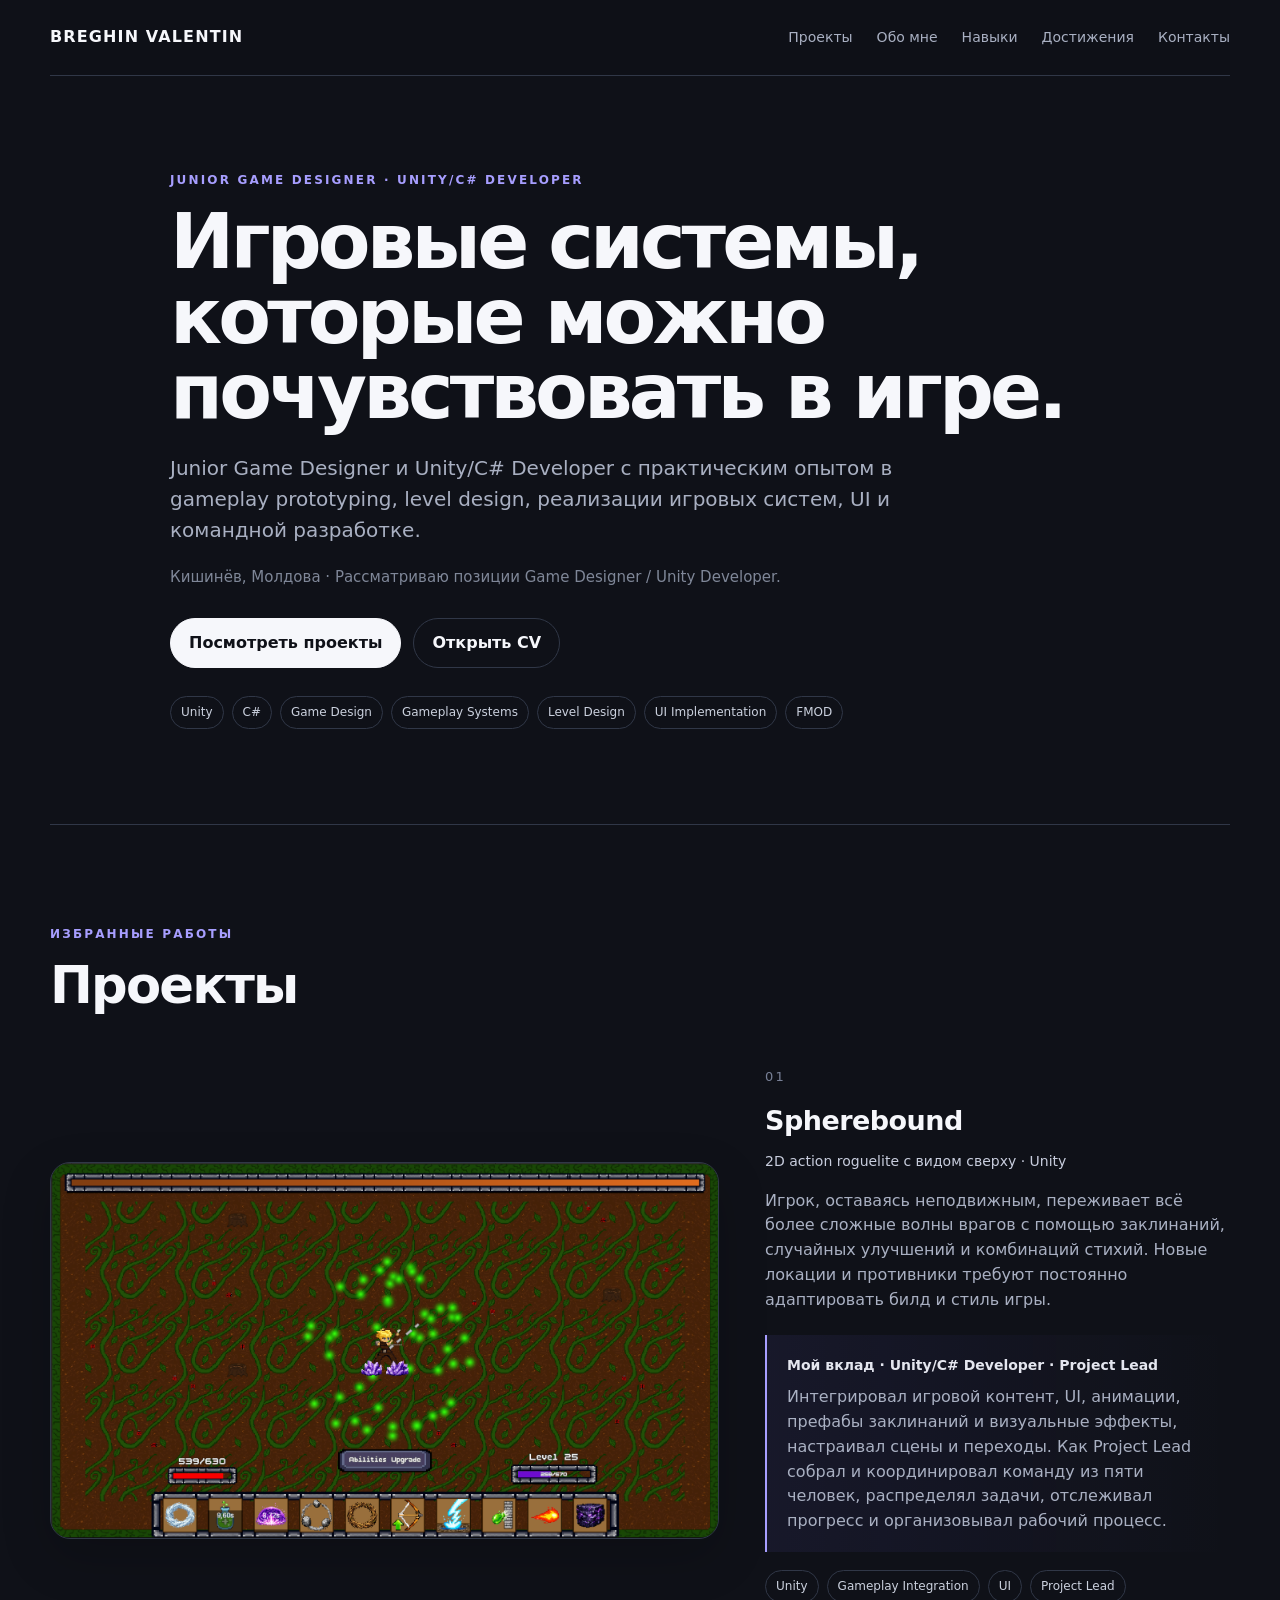
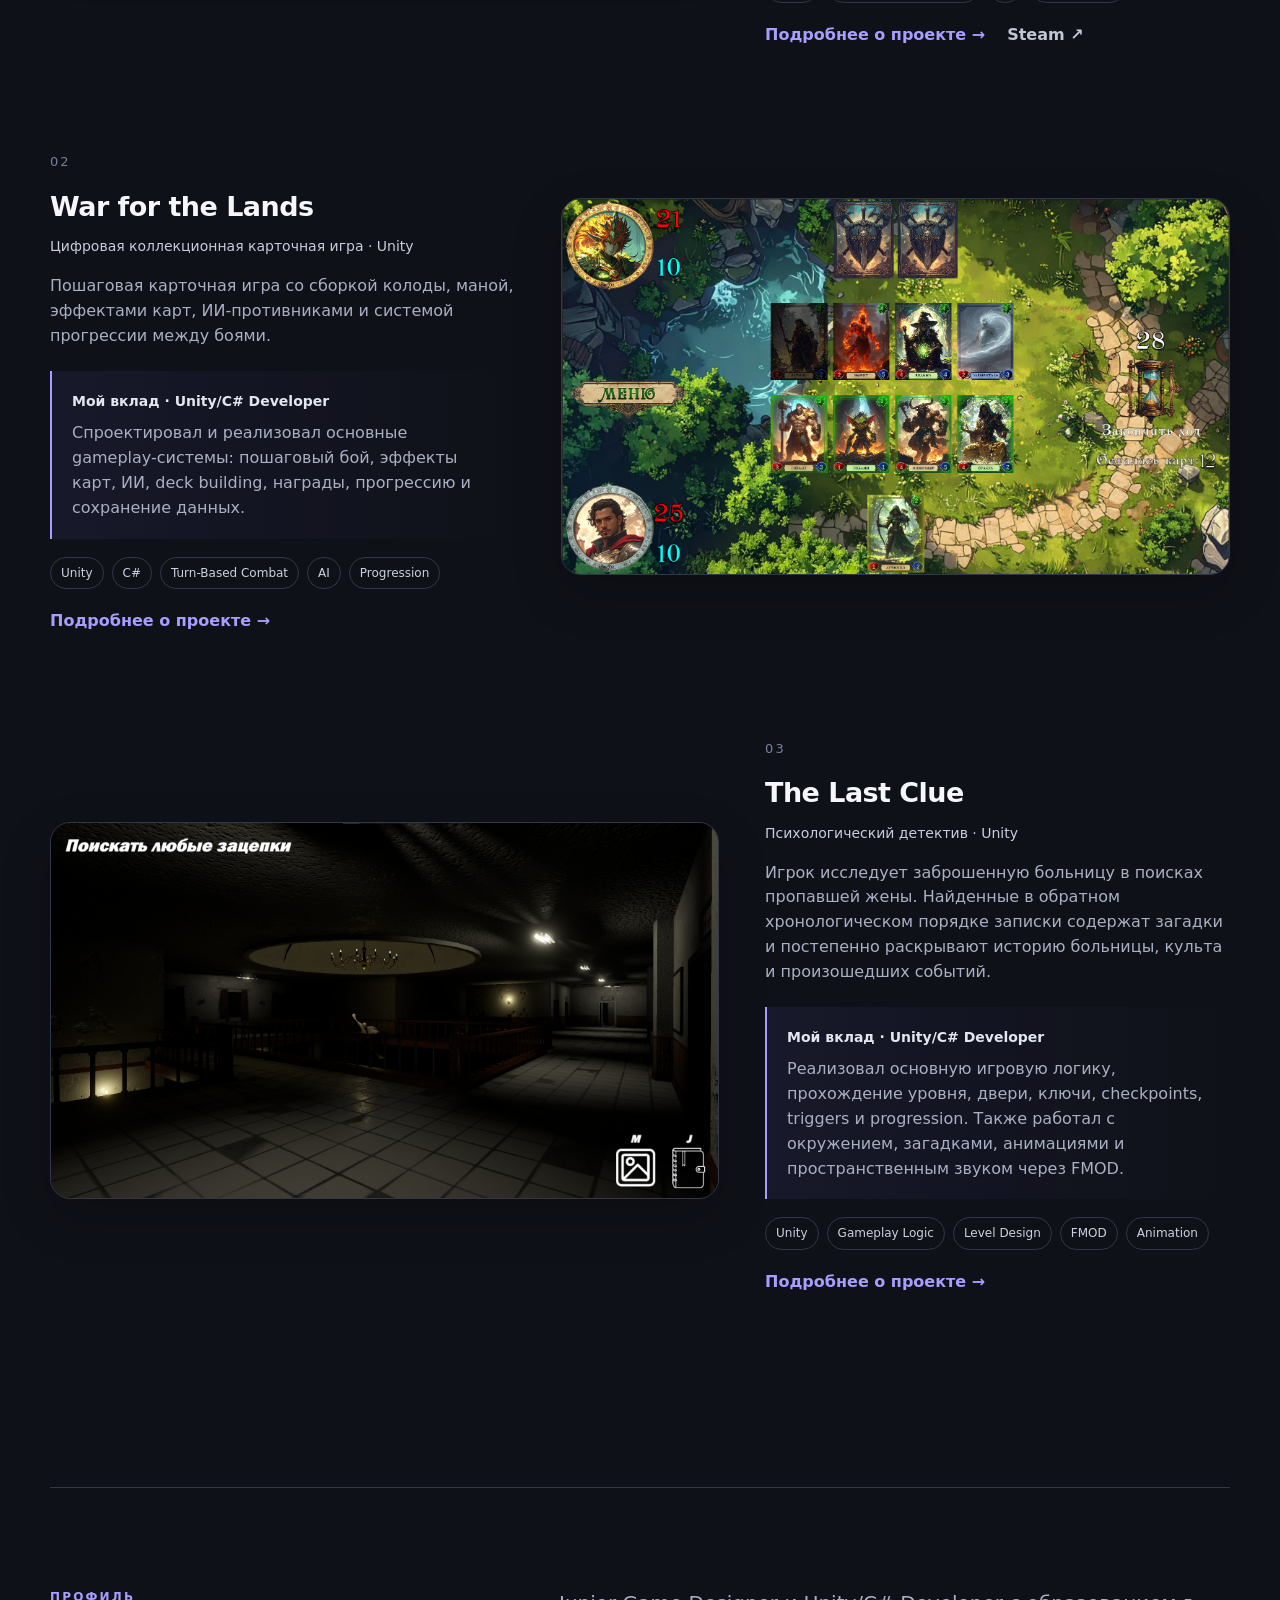
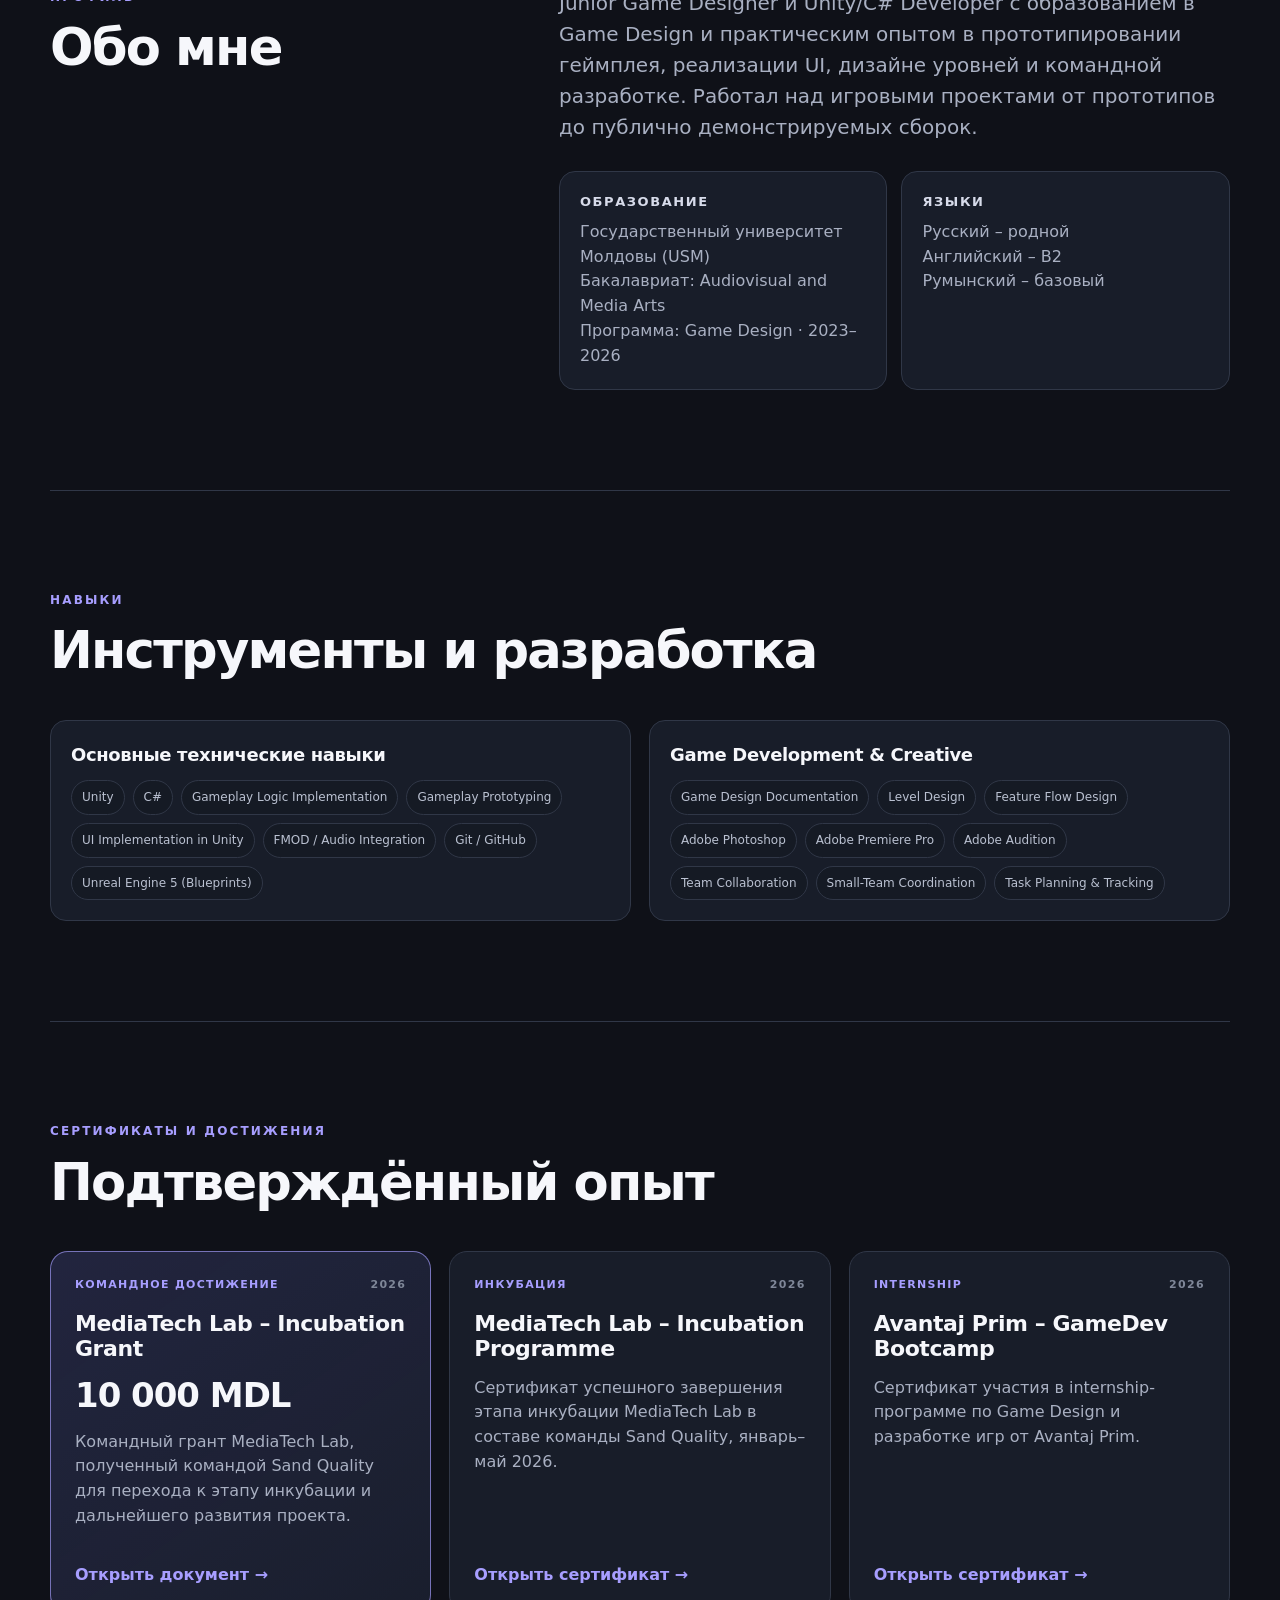
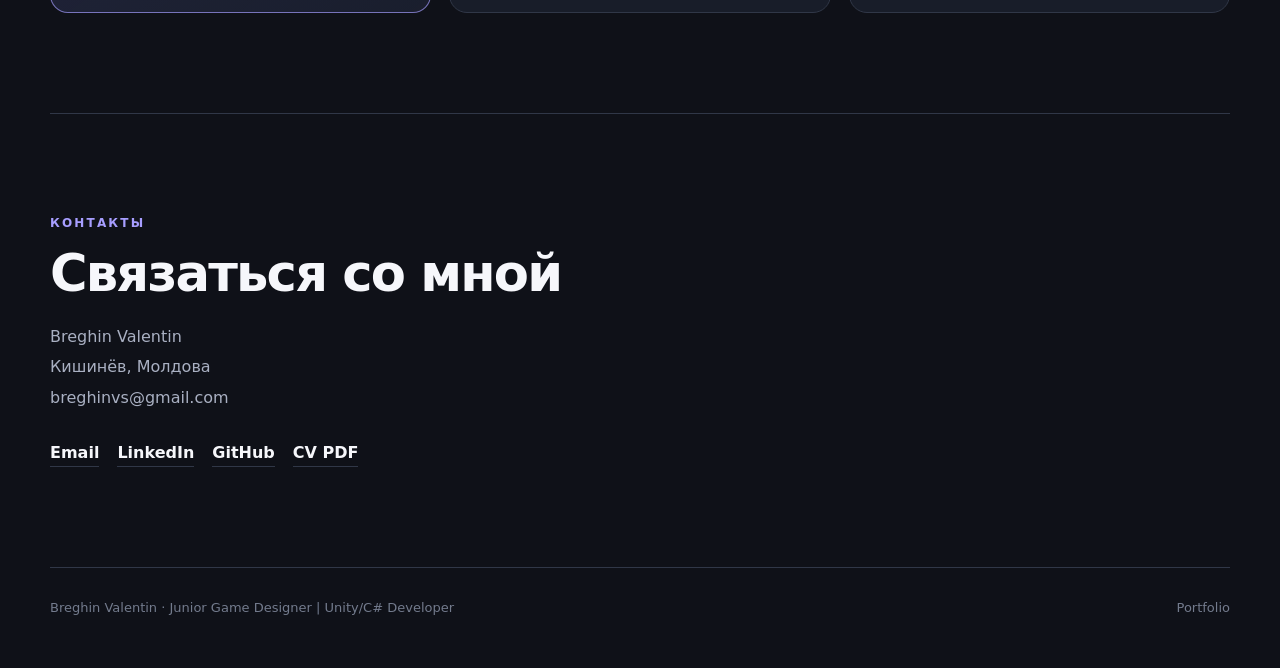
==== commit 000adce5: "Made small changes in text" ====
--- a/index.html
+++ b/index.html
@@ -5,7 +5,7 @@
     <meta name="viewport" content="width=device-width,initial-scale=1">
     <title>Breghin Valentin | Junior Game Designer | Unity/C# Developer</title>
     <meta name="description" content="Портфолио Breghin Valentin: Junior Game Designer и Unity/C# Developer. Игровые системы, gameplay prototyping, level design и командная разработка.">
-    <link rel="stylesheet" href="styles.css">
+    <link rel="stylesheet" href="styles.css?v=20260915-1">
   </head>
   <body>
     <header class="topbar">
@@ -56,14 +56,14 @@
             <span class="project-type">2D action roguelite с видом сверху · Unity</span>
             <p>Игрок, оставаясь неподвижным, переживает всё более сложные волны врагов с помощью заклинаний, случайных улучшений и комбинаций стихий. Новые локации и противники требуют постоянно адаптировать билд и стиль игры.</p>
             <div class="contribution-inline">
-              <strong>Мой вклад · Unity/C# Developer</strong>
-              <p>Интегрировал игровой контент, UI, анимации, префабы заклинаний и визуальные эффекты, настраивал сцены и переходы. Дополнительно координировал команду из пяти человек, распределял задачи и отслеживал прогресс.</p>
+              <strong>Мой вклад · Unity/C# Developer · Project Lead</strong>
+              <p>Интегрировал игровой контент, UI, анимации, префабы заклинаний и визуальные эффекты, настраивал сцены и переходы. Как Project Lead собрал и координировал команду из пяти человек, распределял задачи, отслеживал прогресс и организовывал рабочий процесс.</p>
             </div>
             <div class="chips">
               <span>Unity</span>
               <span>Gameplay Integration</span>
               <span>UI</span>
-              <span>Team Coordination</span>
+              <span>Project Lead</span>
             </div>
             <div class="project-links">
               <a class="text-link" href="spherebound.html">Подробнее о проекте →</a>
